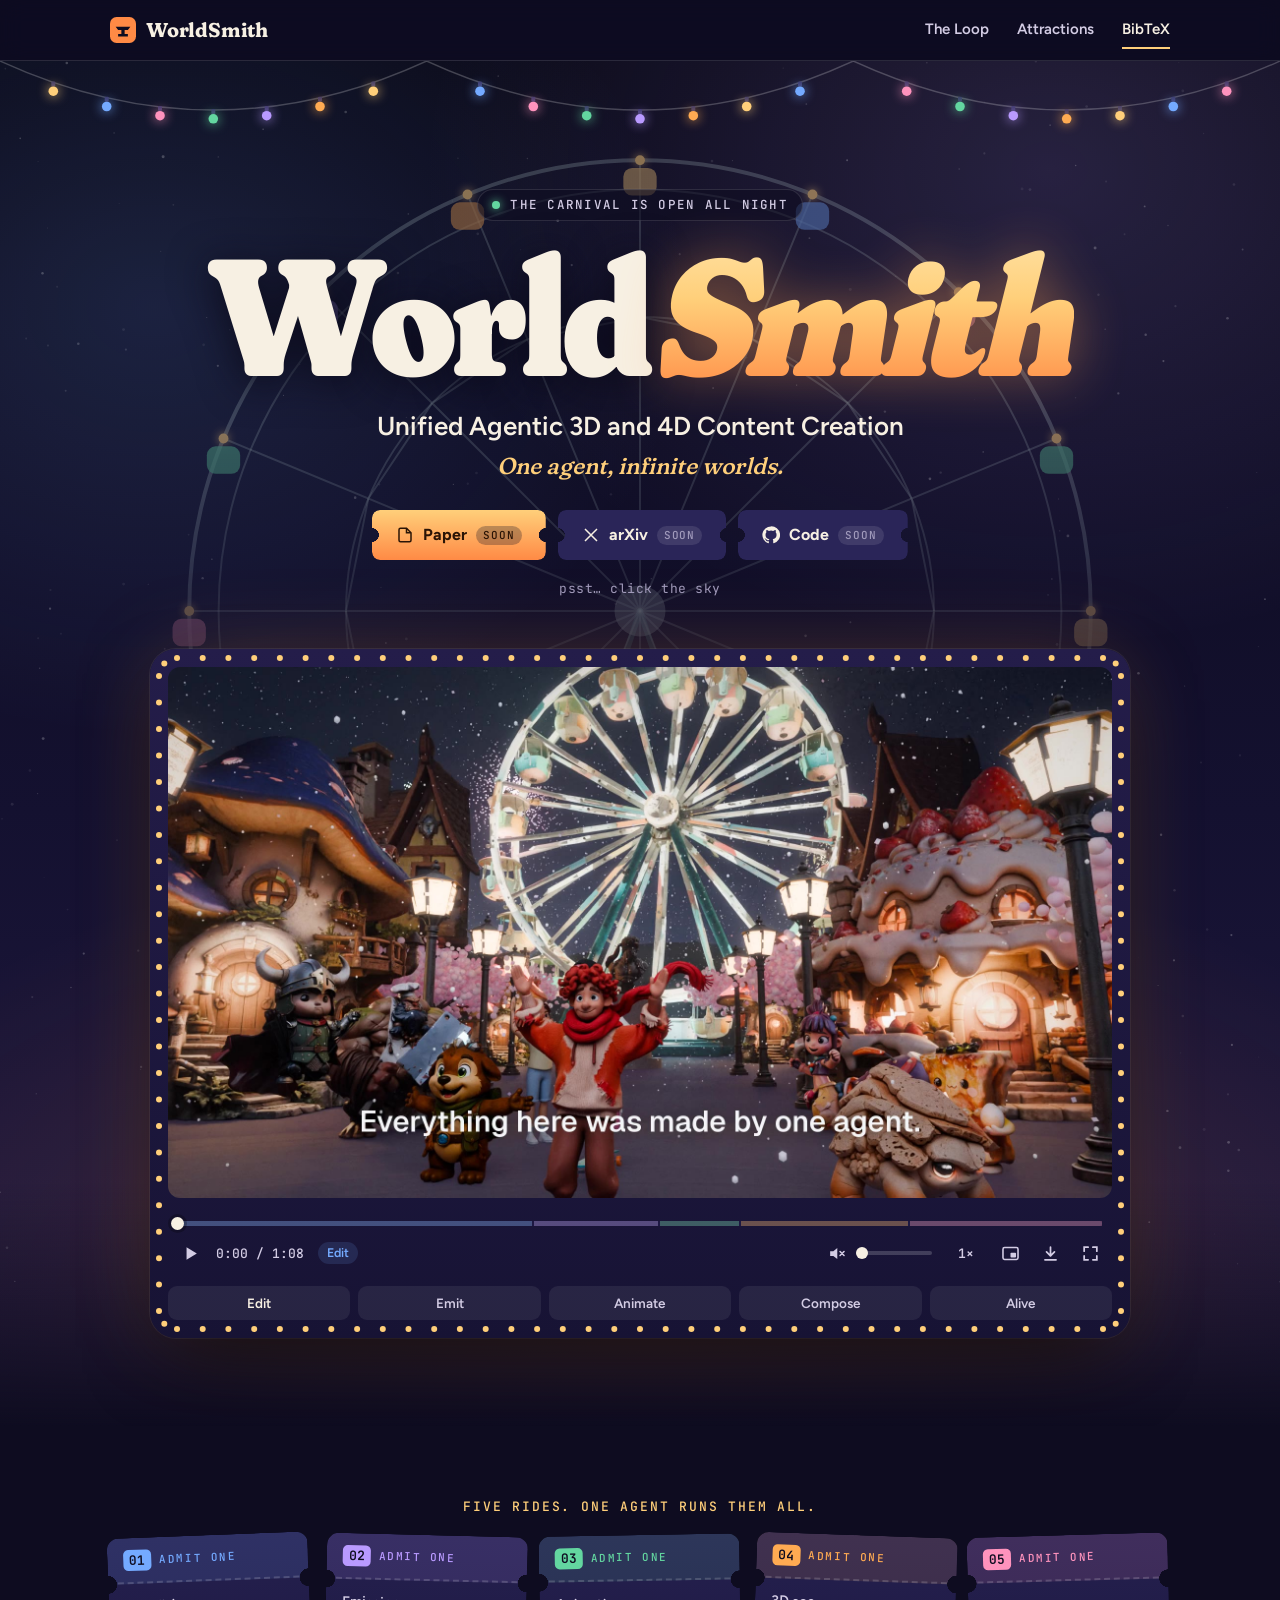
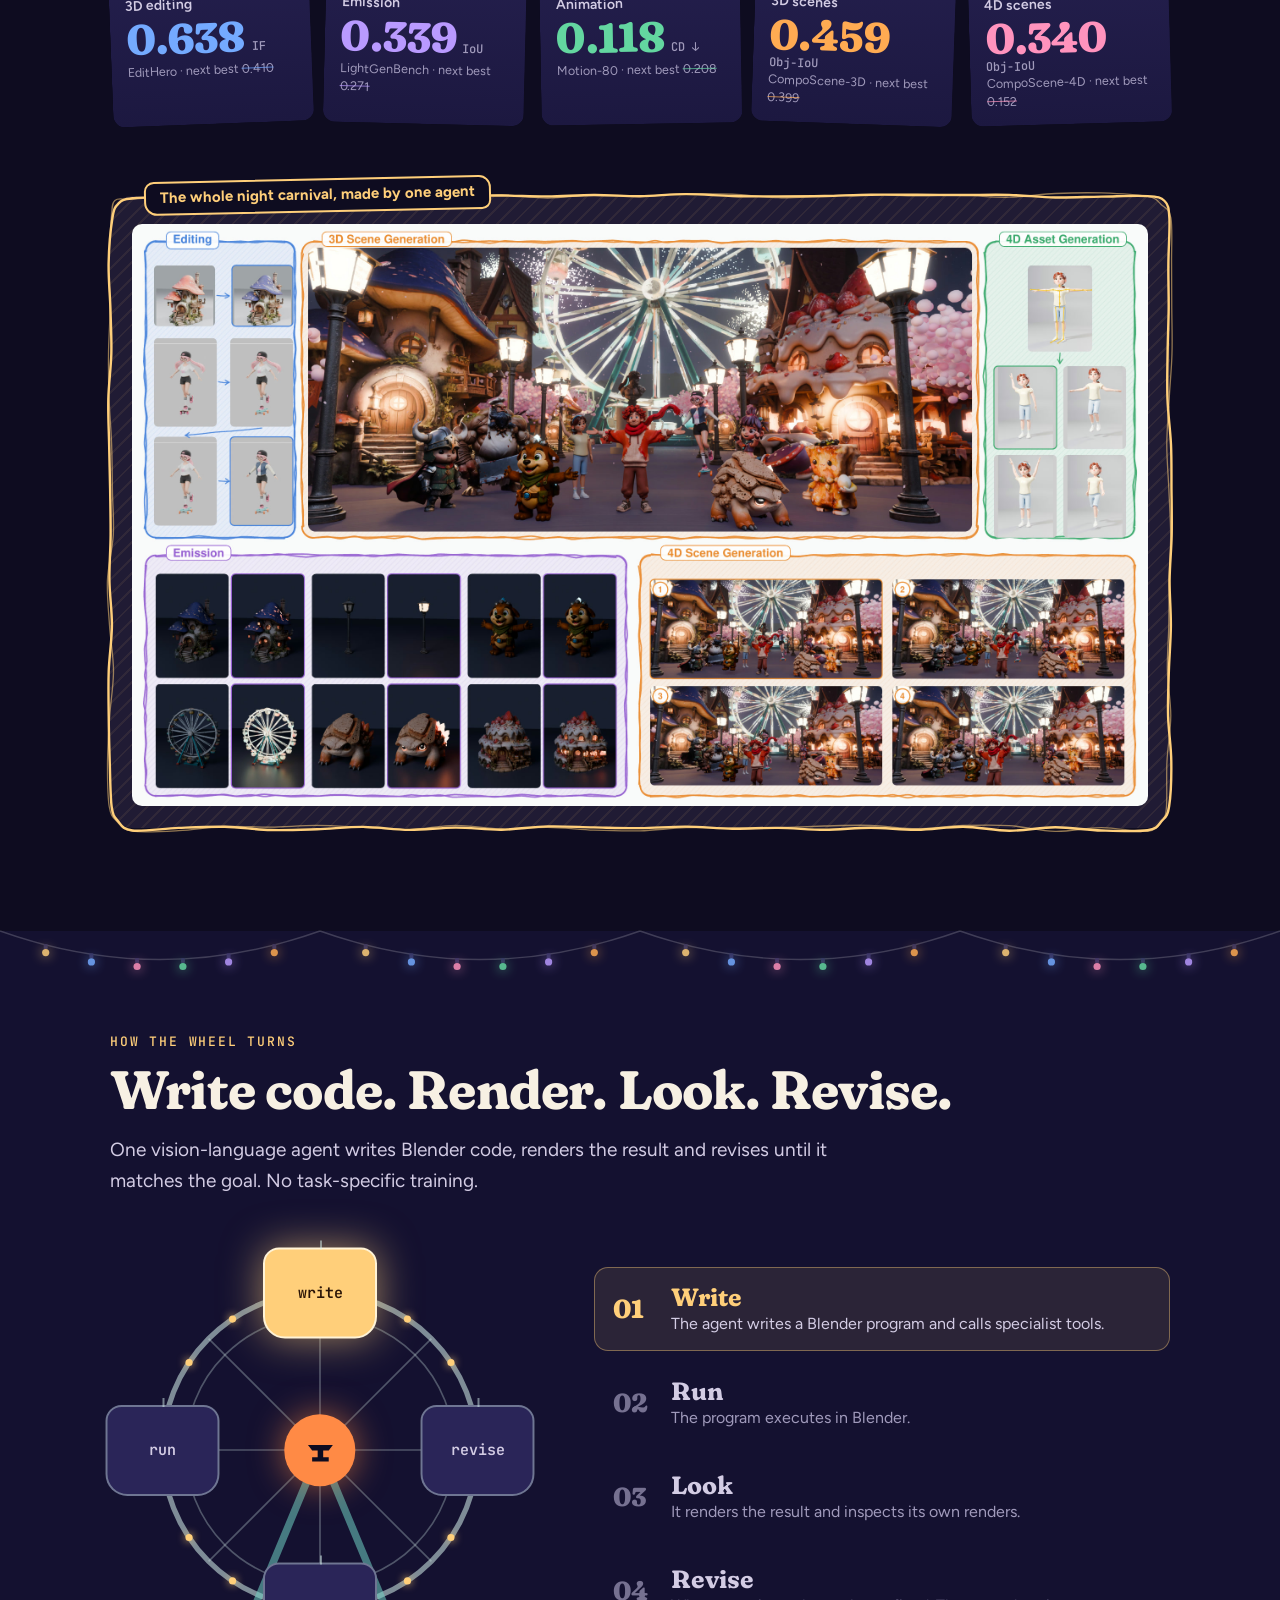
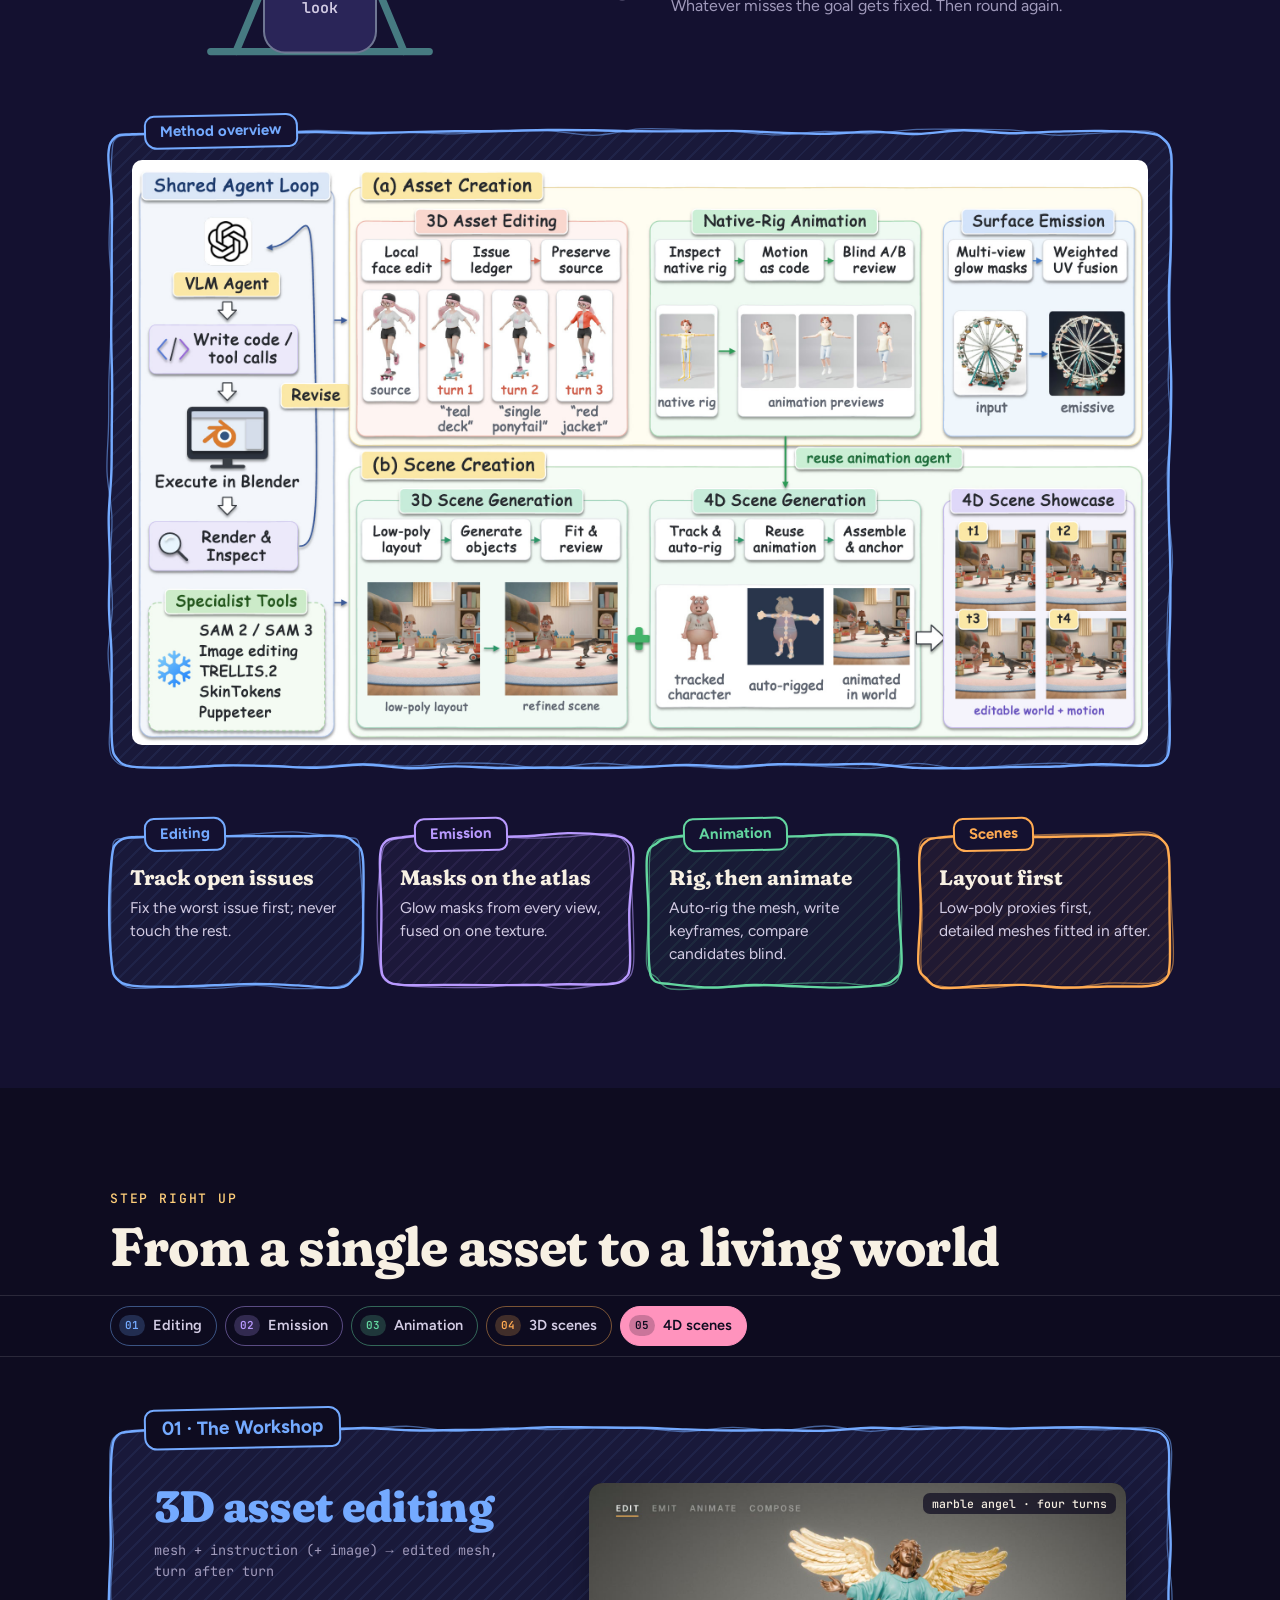
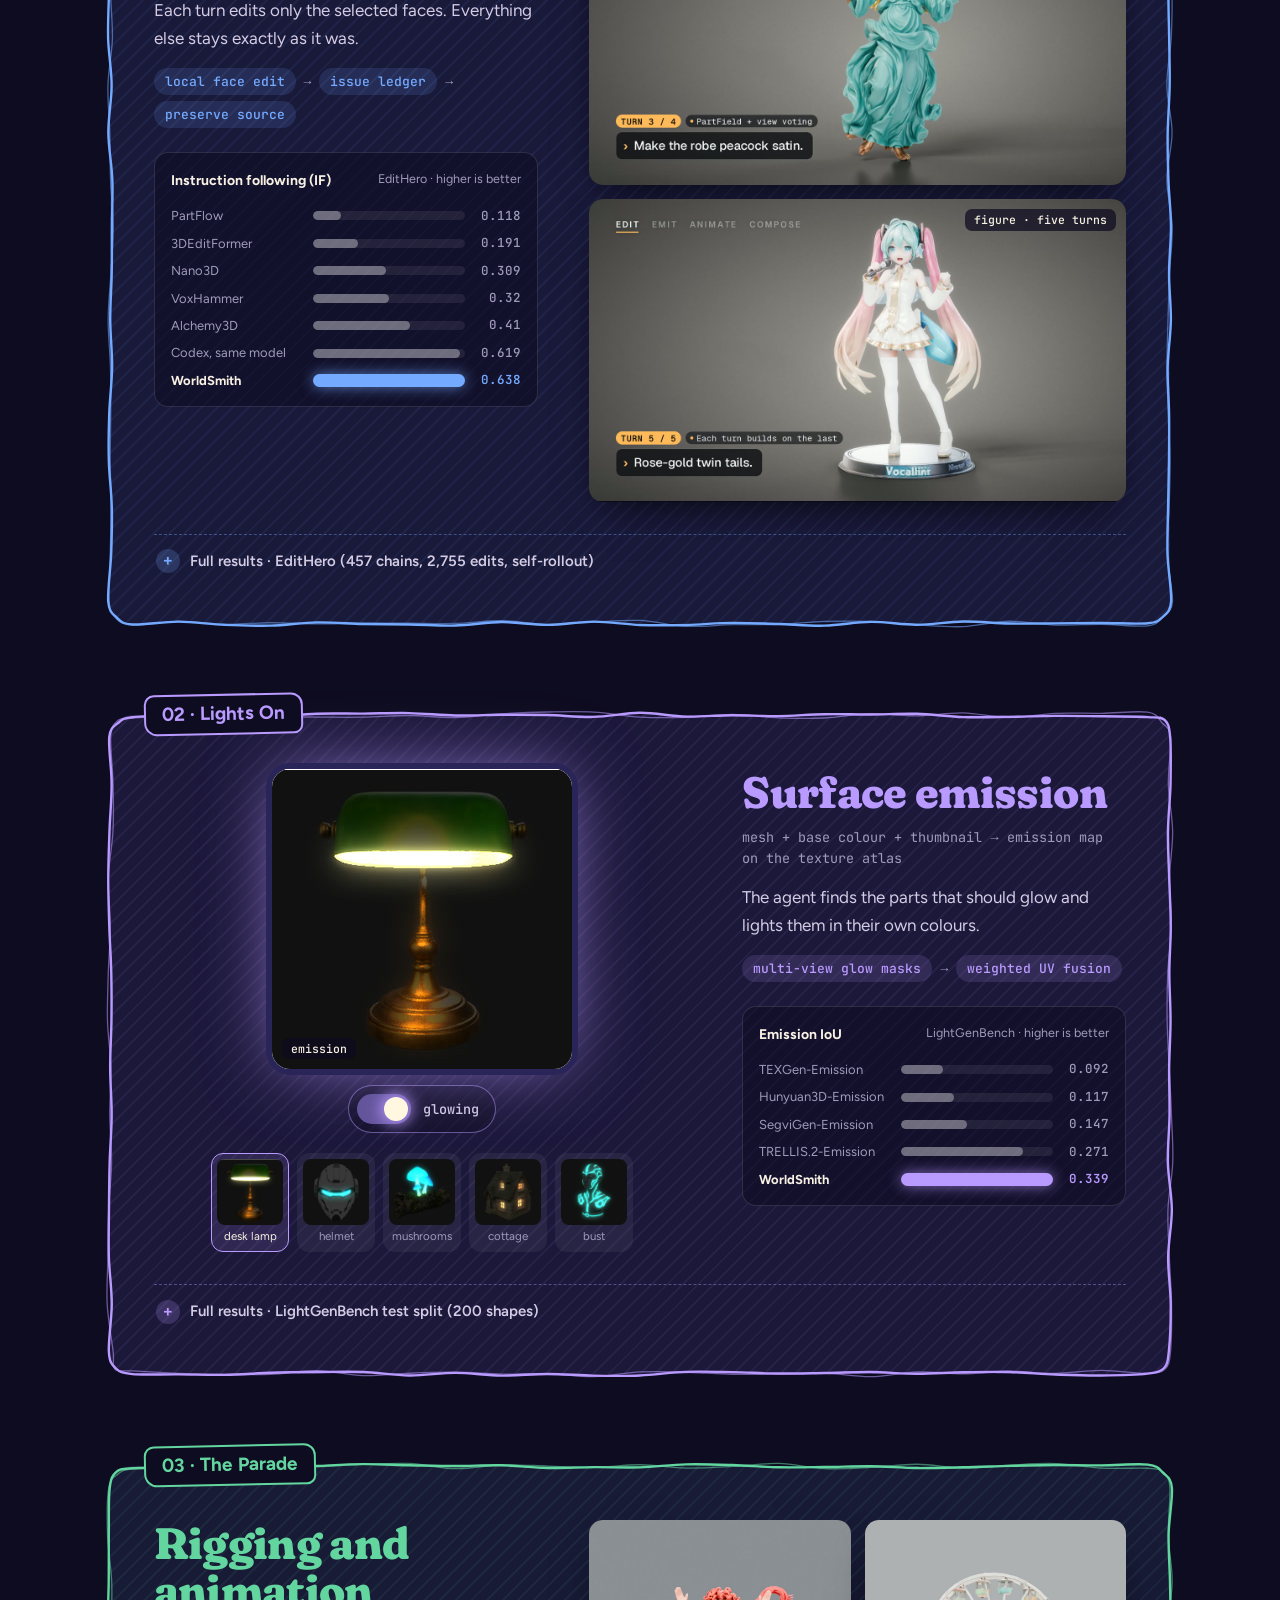
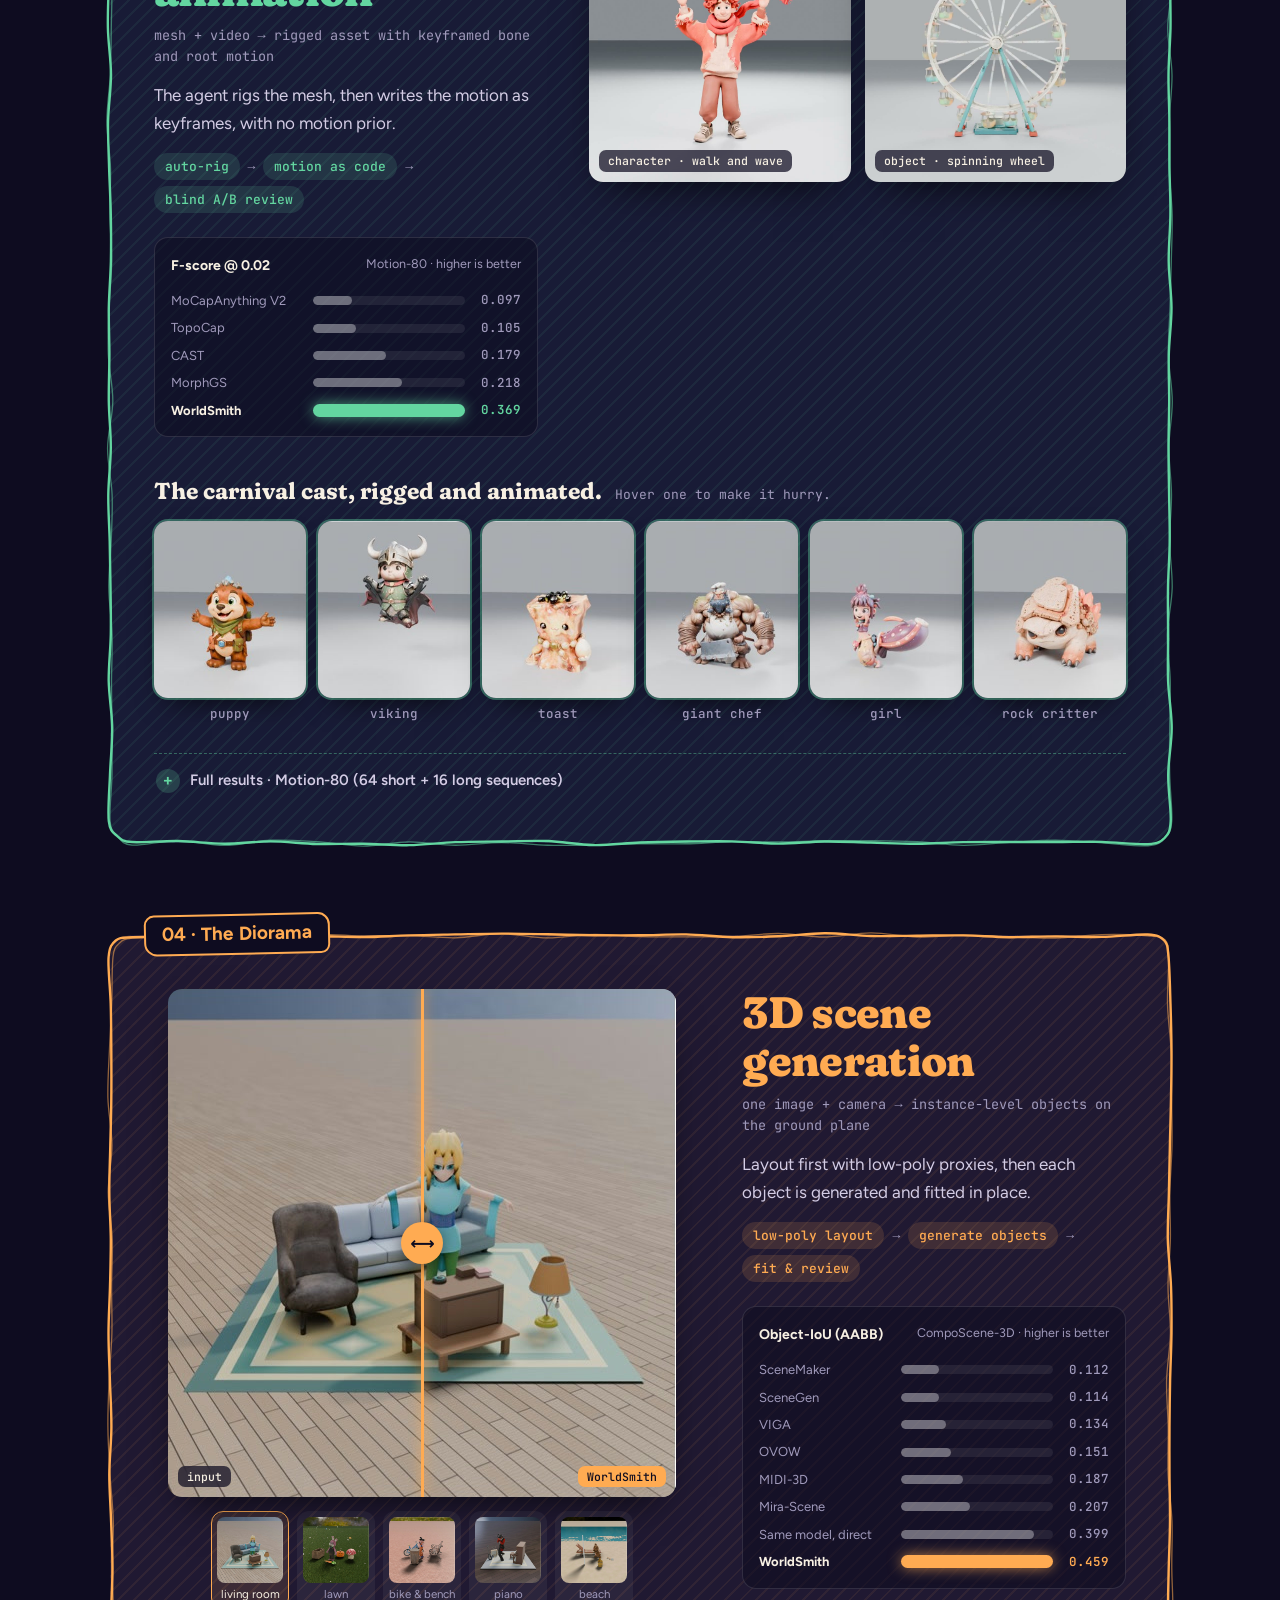
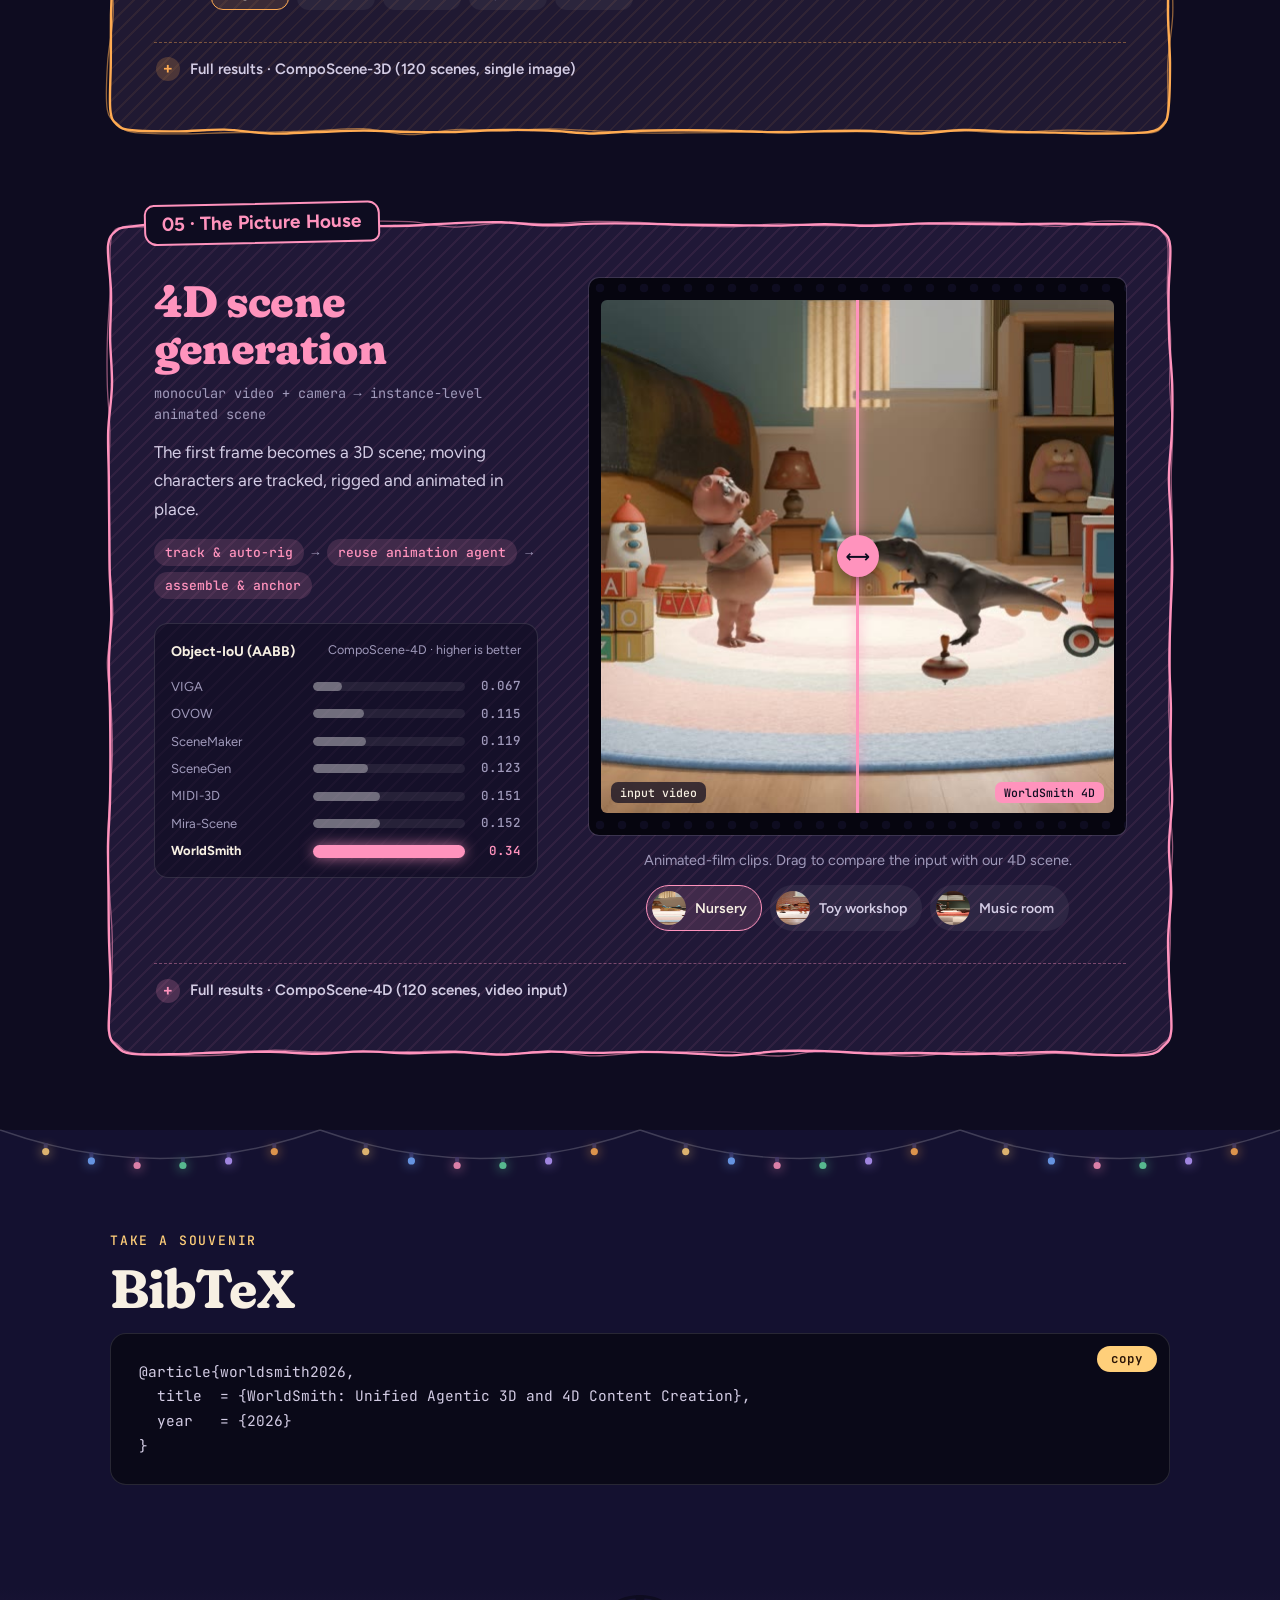
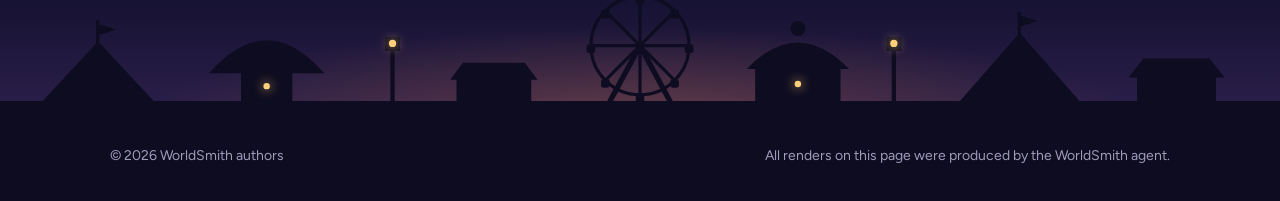
==== index.html @ 22d4eaec "WorldSmith project page" ====
<!DOCTYPE html>
<html lang="en">
<head>
<meta charset="utf-8">
<meta name="viewport" content="width=device-width, initial-scale=1, viewport-fit=cover">
<title>WorldSmith: Unified Agentic 3D and 4D Content Creation</title>
<meta name="description" content="WorldSmith: one vision-language agent that writes Blender programs, calls specialist tools and checks its own renders to edit assets, write emission, rig and animate assets, and build 3D and 4D scenes.">
<meta property="og:title" content="WorldSmith: Unified Agentic 3D and 4D Content Creation">
<meta property="og:description" content="One agent, infinite worlds. Edit, emit, animate and compose 3D/4D content through executable Blender programs and visual feedback.">
<meta property="og:image" content="assets/video/reel.jpg">
<meta name="theme-color" content="#0e0c20">
<link rel="preload" href="assets/fonts/fraunces.woff2" as="font" type="font/woff2" crossorigin>
<link rel="preload" href="assets/fonts/figtree.woff2" as="font" type="font/woff2" crossorigin>
<link rel="stylesheet" href="assets/css/style.css">
<link rel="icon" href="data:image/svg+xml,%3Csvg xmlns='http://www.w3.org/2000/svg' viewBox='0 0 32 32'%3E%3Crect width='32' height='32' rx='8' fill='%23ff8a45'/%3E%3Cpath d='M7 12h18l-3 4h-4v5h4v3H10v-3h4v-5h-4z' fill='%230e0c20'/%3E%3C/svg%3E">
</head>
<body>

<!-- ============ NAV ============ -->
<nav class="nav" aria-label="Sections">
  <div class="wrap">
    <a class="brand" href="#top">
      <svg class="brand-mark" viewBox="0 0 32 32" aria-hidden="true"><rect width="32" height="32" rx="8" fill="var(--ember)"/><path d="M7 12h18l-3 4h-4v5h4v3H10v-3h4v-5h-4z" fill="var(--night-0)"/></svg>
      WorldSmith
    </a>
    <div class="nav-links">
      <a href="#loop">The Loop</a>
      <a href="#tasks" class="keep">Attractions</a>
      <a href="#bibtex">BibTeX</a>
    </div>
  </div>
</nav>

<!-- ============ HERO ============ -->
<header class="hero" id="top">
  <canvas id="sky" aria-hidden="true"></canvas>
  <div class="hero-wheel" id="heroWheel" aria-hidden="true"></div>
  <div class="lights" data-lights aria-hidden="true"></div>

  <div class="wrap hero-in">
    <p class="eyebrow"><span class="dot"></span>the carnival is open all night</p>
    <h1 class="title">World<span class="smith">Smith</span></h1>
    <p class="subtitle">Unified Agentic 3D and 4D Content Creation</p>
    <p class="tagline">One agent, infinite worlds.</p>

    <div class="btns">
      <!-- TODO: replace href="#" and drop class "soon" (and the .tag span) once each link is live -->
      <a class="btn primary soon" href="#" aria-disabled="true">
        <svg viewBox="0 0 24 24" fill="none" stroke="currentColor" stroke-width="2"><path d="M14 3H6a2 2 0 0 0-2 2v14a2 2 0 0 0 2 2h12a2 2 0 0 0 2-2V9z"/><path d="M14 3v6h6"/></svg>
        Paper <span class="tag">soon</span></a>
      <a class="btn soon" href="#" aria-disabled="true">
        <svg viewBox="0 0 24 24" fill="none" stroke="currentColor" stroke-width="2"><path d="M4 4l16 16M20 4L4 20"/></svg>
        arXiv <span class="tag">soon</span></a>
      <a class="btn soon" href="#" aria-disabled="true">
        <svg viewBox="0 0 24 24" fill="currentColor"><path d="M12 .5a11.5 11.5 0 0 0-3.64 22.41c.58.1.79-.25.79-.56v-2c-3.2.7-3.88-1.37-3.88-1.37-.53-1.33-1.28-1.69-1.28-1.69-1.05-.71.08-.7.08-.7 1.16.08 1.77 1.19 1.77 1.19 1.03 1.77 2.71 1.26 3.37.96.1-.75.4-1.26.73-1.55-2.55-.29-5.24-1.28-5.24-5.68 0-1.26.45-2.28 1.19-3.09-.12-.29-.52-1.46.11-3.05 0 0 .97-.31 3.17 1.18a11 11 0 0 1 5.77 0c2.2-1.49 3.17-1.18 3.17-1.18.63 1.59.23 2.76.11 3.05.74.81 1.19 1.83 1.19 3.09 0 4.41-2.69 5.39-5.25 5.67.41.36.78 1.06.78 2.14v3.17c0 .31.21.67.8.56A11.5 11.5 0 0 0 12 .5z"/></svg>
        Code <span class="tag">soon</span></a>
    </div>
    <p class="sky-hint" id="skyHint">psst… click the sky</p>
  </div>

  <div class="wrap">
    <div class="reel" id="reel" data-bulbs>
      <div class="player" id="player" tabindex="-1">
        <div class="reel-screen">
          <video id="reelVideo" src="assets/video/reel.mp4" poster="assets/video/reel.jpg" autoplay muted loop playsinline preload="metadata" aria-label="WorldSmith overview reel"></video>
        </div>
        <div class="pc" id="pc">
          <div class="scrub" id="scrub">
            <div class="scrub-segs" id="scrubSegs"></div>
            <div class="scrub-buf" id="scrubBuf"></div>
            <div class="scrub-fill" id="scrubFill"></div>
            <div class="scrub-tip" id="scrubTip" hidden></div>
            <input type="range" id="scrubIn" min="0" max="1000" step="1" value="0" aria-label="Seek">
          </div>
          <div class="pc-row">
            <button class="pc-b" id="pcPlay" aria-label="Pause"></button>
            <span class="pc-time"><span id="pcCur">0:00</span> / <span id="pcDur">1:08</span></span>
            <span class="pc-chap" id="pcChap"></span>
            <span class="pc-gap"></span>
            <div class="pc-vol">
              <button class="pc-b" id="pcMute" aria-label="Unmute"></button>
              <input type="range" id="pcVol" min="0" max="1" step="0.05" value="0" aria-label="Volume">
            </div>
            <div class="pc-menu">
              <button class="pc-b pc-txt" id="pcRate" aria-label="Playback speed" aria-haspopup="true" aria-expanded="false">1×</button>
              <div class="pc-pop" id="pcRates" hidden>
                <button data-r="0.5">0.5×</button><button data-r="0.75">0.75×</button><button data-r="1" class="on">1×</button><button data-r="1.25">1.25×</button><button data-r="1.5">1.5×</button><button data-r="2">2×</button>
              </div>
            </div>
            <button class="pc-b" id="pcPip" aria-label="Picture in picture" hidden></button>
            <a class="pc-b" id="pcDl" href="assets/video/reel.mp4" download="worldsmith_demo.mp4" aria-label="Download video"></a>
            <button class="pc-b" id="pcFs" aria-label="Full screen"></button>
          </div>
        </div>
      </div>
      <div class="reel-bar" role="group" aria-label="Reel chapters">
        <button class="chap" style="--c:var(--c-edit)" data-s="0" data-e="26.2">Edit<span class="p"></span></button>
        <button class="chap" style="--c:var(--c-emit)" data-s="26.2" data-e="35.5">Emit<span class="p"></span></button>
        <button class="chap" style="--c:var(--c-anim)" data-s="35.5" data-e="41.4">Animate<span class="p"></span></button>
        <button class="chap" style="--c:var(--c-s3d)" data-s="41.4" data-e="53.9">Compose<span class="p"></span></button>
        <button class="chap" style="--c:var(--c-s4d)" data-s="53.9" data-e="68.1">Alive<span class="p"></span></button>
      </div>
    </div>
  </div>
</header>

<!-- ============ TICKETS (headline numbers) ============ -->
<section class="tickets-sec">
  <div class="wrap">
    <p class="kicker center">Five rides. One agent runs them all.</p>
    <div class="tickets">
      <a class="ticket rv" href="#ride-edit" style="--c:var(--c-edit);--tilt:-2.2deg"><span class="t-top"><b>01</b> admit one</span><span class="t-task">3D editing</span><span class="t-num">0.638<small>IF</small></span><span class="t-vs">EditHero · next best <s>0.410</s></span></a>
      <a class="ticket rv" href="#ride-emit" style="--c:var(--c-emit);--tilt:1.4deg"><span class="t-top"><b>02</b> admit one</span><span class="t-task">Emission</span><span class="t-num">0.339<small>IoU</small></span><span class="t-vs">LightGenBench · next best <s>0.271</s></span></a>
      <a class="ticket rv" href="#ride-anim" style="--c:var(--c-anim);--tilt:-1deg"><span class="t-top"><b>03</b> admit one</span><span class="t-task">Animation</span><span class="t-num">0.118<small>CD ↓</small></span><span class="t-vs">Motion-80 · next best <s>0.208</s></span></a>
      <a class="ticket rv" href="#ride-s3d" style="--c:var(--c-s3d);--tilt:2deg"><span class="t-top"><b>04</b> admit one</span><span class="t-task">3D scenes</span><span class="t-num">0.459<small>Obj-IoU</small></span><span class="t-vs">CompoScene-3D · next best <s>0.399</s></span></a>
      <a class="ticket rv" href="#ride-s4d" style="--c:var(--c-s4d);--tilt:-1.6deg"><span class="t-top"><b>05</b> admit one</span><span class="t-task">4D scenes</span><span class="t-num">0.340<small>Obj-IoU</small></span><span class="t-vs">CompoScene-4D · next best <s>0.152</s></span></a>
    </div>

    <figure class="paper-fig sk rv" id="teaser" style="--c:var(--lamp)">
      <span class="sk-tab">The whole night carnival, made by one agent</span>
      <img class="zoomable" src="assets/img/teaser.jpg" width="2400" height="1376" loading="lazy" alt="WorldSmith results: multi-turn editing, a night-carnival 3D scene, a rigged and animated character, surface emission on six assets, and four frames of the carnival brought to life as a 4D scene">
    </figure>
  </div>
</section>

<!-- ============ LOOP ============ -->
<section id="loop" class="band">
  <div class="lights small" data-lights aria-hidden="true"></div>
  <div class="wrap">
    <p class="kicker">How the wheel turns</p>
    <h2 class="h2">Write code. Render. Look. Revise.</h2>
    <p class="lede">One vision-language agent writes Blender code, renders the result and revises until it matches the goal. No task-specific training.</p>

    <div class="loop-grid rv" id="loopWheel">
      <div class="lw" aria-hidden="true">
        <div class="lw-rim">
          <svg viewBox="0 0 400 400">
            <circle cx="200" cy="200" r="150" class="lw-ring"/>
            <circle cx="200" cy="200" r="128" class="lw-ring thin"/>
            <g class="lw-spokes"></g>
            <g class="lw-dots"></g>
          </svg>
        </div>
        <svg class="lw-legs" viewBox="0 0 400 400"><path d="M200 200L120 392M200 200L280 392M96 392h208"/></svg>
        <div class="lw-hub"><svg viewBox="0 0 32 32"><path d="M7 12h18l-3 4h-4v5h4v3H10v-3h4v-5h-4z"/></svg></div>
        <div class="lw-cab" style="--i:0"><span>write</span></div>
        <div class="lw-cab" style="--i:1"><span>run</span></div>
        <div class="lw-cab" style="--i:2"><span>look</span></div>
        <div class="lw-cab" style="--i:3"><span>revise</span></div>
      </div>
      <ol class="lw-steps">
        <li><button class="lw-step" data-i="0"><b>Write</b><span>The agent writes a Blender program and calls specialist tools.</span></button></li>
        <li><button class="lw-step" data-i="1"><b>Run</b><span>The program executes in Blender.</span></button></li>
        <li><button class="lw-step" data-i="2"><b>Look</b><span>It renders the result and inspects its own renders.</span></button></li>
        <li><button class="lw-step" data-i="3"><b>Revise</b><span>Whatever misses the goal gets fixed. Then round again.</span></button></li>
      </ol>
    </div>

    <figure class="paper-fig sk rv" style="--c:var(--c-edit)">
      <span class="sk-tab">Method overview</span>
      <img class="zoomable" src="assets/img/pipeline.jpg" width="2400" height="1380" loading="lazy" alt="Method overview: a shared agent loop (VLM agent writes code and tool calls, executes in Blender, renders and inspects, revises) drives asset creation (3D editing, rig-based animation, surface emission) and scene creation (3D scenes, 4D scenes that reuse the animation agent)">
    </figure>

    <div class="harness">
      <div class="hx sk rv" style="--c:var(--c-edit)"><span class="sk-tab">Editing</span><h4>Track open issues</h4><p>Fix the worst issue first; never touch the rest.</p></div>
      <div class="hx sk rv" style="--c:var(--c-emit)"><span class="sk-tab">Emission</span><h4>Masks on the atlas</h4><p>Glow masks from every view, fused on one texture.</p></div>
      <div class="hx sk rv" style="--c:var(--c-anim)"><span class="sk-tab">Animation</span><h4>Rig, then animate</h4><p>Auto-rig the mesh, write keyframes, compare candidates blind.</p></div>
      <div class="hx sk rv" style="--c:var(--c-s3d)"><span class="sk-tab">Scenes</span><h4>Layout first</h4><p>Low-poly proxies first, detailed meshes fitted in after.</p></div>
    </div>
  </div>
</section>

<!-- ============ ATTRACTIONS ============ -->
<section id="tasks">
  <div class="wrap">
    <p class="kicker">Step right up</p>
    <h2 class="h2">From a single asset to a living world</h2>
  </div>

  <div class="map" id="map">
    <div class="wrap">
      <div class="map-row" role="group" aria-label="Attractions">
        <a href="#ride-edit" style="--c:var(--c-edit)"><i>01</i>Editing</a>
        <a href="#ride-emit" style="--c:var(--c-emit)"><i>02</i>Emission</a>
        <a href="#ride-anim" style="--c:var(--c-anim)"><i>03</i>Animation</a>
        <a href="#ride-s3d" style="--c:var(--c-s3d)"><i>04</i>3D scenes</a>
        <a href="#ride-s4d" style="--c:var(--c-s4d)"><i>05</i>4D scenes</a>
      </div>
    </div>
  </div>

  <div class="wrap rides">

    <!-- ---- 01 EDIT ---- -->
    <article class="ride sk" id="ride-edit" style="--c:var(--c-edit)">
      <span class="sk-tab">01 · The Workshop</span>
      <div class="ride-grid">
        <div class="ride-text">
          <h3>3D asset editing</h3>
          <p class="io">mesh + instruction (+ image) → edited mesh, turn after turn</p>
          <p>Each turn edits only the selected faces. Everything else stays exactly as it was.</p>
          <ul class="chain"><li>local face edit</li><li class="sep">→</li><li>issue ledger</li><li class="sep">→</li><li>preserve source</li></ul>
          <div class="bars" data-bars="edit"></div>
        </div>
        <div class="clip-stack">
          <div class="clip"><video data-src="assets/video/edit_angel.mp4" poster="assets/video/edit_angel.jpg" muted loop playsinline preload="none" aria-label="Four editing turns on a marble angel"></video><span class="stage-label">marble angel · four turns</span></div>
          <div class="clip"><video data-src="assets/video/edit_miku.mp4" poster="assets/video/edit_miku.jpg" muted loop playsinline preload="none" aria-label="Five editing turns on a figure"></video><span class="stage-label">figure · five turns</span></div>
        </div>
      </div>
      <details class="table"><summary>Full results · EditHero (457 chains, 2,755 edits, self-rollout)</summary>
        <div class="tscroll"><table>
          <thead><tr><th>Method</th><th>IF ↑</th><th>CC<sup>prev</sup> ↑</th><th>CC<sup>0</sup> ↑</th><th>F ↑</th><th>IoU ↑</th><th>CD ↓</th><th>LPIPS<sub>E</sub> ↓</th><th>LPIPS<sub>U</sub> ↓</th><th>LPIPS<sub>W</sub> ↓</th><th>PSNR<sub>W</sub> ↑</th><th>Drift<sub>U</sub> ↓</th></tr></thead>
          <tbody>
            <tr><td>3DEditFormer</td><td>0.191</td><td>0.783</td><td>0.487</td><td>0.523</td><td>0.411</td><td>3.04</td><td>0.529</td><td>0.200</td><td>0.215</td><td>17.8</td><td>0.0157</td></tr>
            <tr><td>VoxHammer</td><td>0.32</td><td>0.71</td><td>0.453</td><td>0.52</td><td>0.380</td><td>2.69</td><td>0.521</td><td>0.205</td><td>0.219</td><td>15.2</td><td>0.022</td></tr>
            <tr><td>PartFlow</td><td>0.118</td><td>0.878</td><td>0.688</td><td>0.647</td><td>0.519</td><td>2.28</td><td>0.529</td><td>0.174</td><td>0.190</td><td>18.1</td><td>0.0128</td></tr>
            <tr><td>Nano3D</td><td>0.309</td><td>0.890</td><td>0.728</td><td>0.696</td><td>0.581</td><td>2.09</td><td>0.487</td><td>0.154</td><td>0.170</td><td>18.9</td><td>0.0076</td></tr>
            <tr><td>Alchemy3D</td><td>0.410</td><td>0.680</td><td>0.346</td><td>0.446</td><td>0.348</td><td>4.44</td><td>0.516</td><td>0.218</td><td>0.233</td><td>17.6</td><td>0.0177</td></tr>
            <tr><td>Codex agent (GPT-6 Astra)</td><td><u>0.619</u></td><td><u>0.981</u></td><td><u>0.920</u></td><td><u>0.832</u></td><td><u>0.806</u></td><td><u>0.80</u></td><td><u>0.222</u></td><td><u>0.054</u></td><td><u>0.062</u></td><td><u>26.9</u></td><td><u>0.0018</u></td></tr>
            <tr class="ours"><td>WorldSmith</td><td>0.638</td><td>0.982</td><td>0.922</td><td>0.840</td><td>0.814</td><td>0.79</td><td>0.193</td><td>0.048</td><td>0.056</td><td>27.7</td><td>0.0017</td></tr>
          </tbody></table></div>
        <p class="tnote">E: edit region, U: unedited region, W: whole object. CD ×100. Underlined: second best.</p>
      </details>
    </article>

    <!-- ---- 02 EMISSION ---- -->
    <article class="ride sk flip" id="ride-emit" style="--c:var(--c-emit)">
      <span class="sk-tab">02 · Lights On</span>
      <div class="ride-grid">
        <div class="ride-text">
          <h3>Surface emission</h3>
          <p class="io">mesh + base colour + thumbnail → emission map on the texture atlas</p>
          <p>The agent finds the parts that should glow and lights them in their own colours.</p>
          <ul class="chain"><li>multi-view glow masks</li><li class="sep">→</li><li>weighted UV fusion</li></ul>
          <div class="bars" data-bars="emit"></div>
        </div>
        <div class="booth" id="booth">
          <div class="booth-stage">
            <img class="e-in" id="emitIn" src="assets/img/emit_lamp_in.jpg" alt="Input asset under studio light" width="300" height="300">
            <img class="e-out" id="emitOut" src="assets/img/emit_lamp_out.jpg" alt="The same asset in the dark with the emission map written by WorldSmith" width="300" height="300">
            <span class="stage-label" id="emitLabel">input</span>
          </div>
          <button class="switch" id="emitSwitch" role="switch" aria-checked="false" aria-label="Turn the emission on">
            <span class="sw-track"><span class="sw-knob"></span></span>
            <span class="sw-text">flip the switch</span>
          </button>
          <div class="gal-row" role="group" aria-label="Choose an asset">
            <button class="gal-btn on" data-a="assets/img/emit_lamp_in.jpg" data-b="assets/img/emit_lamp_out.jpg"><img src="assets/img/emit_lamp_out.jpg" alt=""><span>desk lamp</span></button>
            <button class="gal-btn" data-a="assets/img/emit_helmet_in.jpg" data-b="assets/img/emit_helmet_out.jpg"><img src="assets/img/emit_helmet_out.jpg" alt="" loading="lazy"><span>helmet</span></button>
            <button class="gal-btn" data-a="assets/img/emit_mushrooms_in.jpg" data-b="assets/img/emit_mushrooms_out.jpg"><img src="assets/img/emit_mushrooms_out.jpg" alt="" loading="lazy"><span>mushrooms</span></button>
            <button class="gal-btn" data-a="assets/img/emit_cottage_in.jpg" data-b="assets/img/emit_cottage_out.jpg"><img src="assets/img/emit_cottage_out.jpg" alt="" loading="lazy"><span>cottage</span></button>
            <button class="gal-btn" data-a="assets/img/emit_bust_in.jpg" data-b="assets/img/emit_bust_out.jpg"><img src="assets/img/emit_bust_out.jpg" alt="" loading="lazy"><span>bust</span></button>
          </div>
        </div>
      </div>
      <details class="table"><summary>Full results · LightGenBench test split (200 shapes)</summary>
        <div class="tscroll"><table>
          <thead><tr><th>Method</th><th>IoU ↑</th><th>MAE ↓</th><th>PSNR ↑</th></tr></thead>
          <tbody>
            <tr><td>TEXGen-Emission</td><td>0.092</td><td>0.025</td><td>25.10</td></tr>
            <tr><td>Hunyuan3D-Emission</td><td>0.117</td><td><u>0.022</u></td><td>26.46</td></tr>
            <tr><td>SegviGen-Emission</td><td>0.147</td><td>0.041</td><td>24.50</td></tr>
            <tr><td>TRELLIS.2-Emission</td><td><u>0.271</u></td><td><b>0.021</b></td><td><u>26.81</u></td></tr>
            <tr class="ours"><td>WorldSmith</td><td>0.339</td><td>0.027</td><td>27.23</td></tr>
          </tbody></table></div>
        <p class="tnote">Official evaluator; other methods as reported by LightGenBench.</p>
      </details>
    </article>

    <!-- ---- 03 ANIMATION ---- -->
    <article class="ride sk" id="ride-anim" style="--c:var(--c-anim)">
      <span class="sk-tab">03 · The Parade</span>
      <div class="ride-grid">
        <div class="ride-text">
          <h3>Rigging and animation</h3>
          <p class="io">mesh + video → rigged asset with keyframed bone and root motion</p>
          <p>The agent rigs the mesh, then writes the motion as keyframes, with no motion prior.</p>
          <ul class="chain"><li>auto-rig</li><li class="sep">→</li><li>motion as code</li><li class="sep">→</li><li>blind A/B review</li></ul>
          <div class="bars" data-bars="anim"></div>
        </div>
        <div class="clip-pair">
          <div class="clip sq"><video data-src="assets/video/anim_boy.mp4" poster="assets/video/anim_boy.jpg" muted loop playsinline preload="none" aria-label="Rigged character walking and waving"></video><span class="stage-label">character · walk and wave</span></div>
          <div class="clip sq"><video data-src="assets/video/anim_wheel.mp4" poster="assets/video/anim_wheel.jpg" muted loop playsinline preload="none" aria-label="Rigged Ferris wheel spinning with hinged cabins"></video><span class="stage-label">object · spinning wheel</span></div>
        </div>
      </div>
      <div class="cast" id="cast">
        <p class="cast-lede">The carnival cast, rigged and animated. <span>Hover one to make it hurry.</span></p>
        <div class="cast-row">
          <figure class="puppet" tabindex="0" style="--d:0s"><div class="flip" style="background-image:url(assets/img/cast_bear.jpg)" role="img" aria-label="Six animated frames of the rigged puppy"></div><figcaption>puppy</figcaption></figure>
          <figure class="puppet" tabindex="0" style="--d:-.3s"><div class="flip" style="background-image:url(assets/img/cast_knight.jpg)" role="img" aria-label="Six animated frames of the rigged viking"></div><figcaption>viking</figcaption></figure>
          <figure class="puppet" tabindex="0" style="--d:-.6s"><div class="flip" style="background-image:url(assets/img/cast_loaf.jpg)" role="img" aria-label="Six animated frames of the rigged toast"></div><figcaption>toast</figcaption></figure>
          <figure class="puppet" tabindex="0" style="--d:-.9s"><div class="flip" style="background-image:url(assets/img/cast_ogre.jpg)" role="img" aria-label="Six animated frames of the rigged giant chef"></div><figcaption>giant chef</figcaption></figure>
          <figure class="puppet" tabindex="0" style="--d:-.2s"><div class="flip" style="background-image:url(assets/img/cast_girl.jpg)" role="img" aria-label="Six animated frames of the rigged girl"></div><figcaption>girl</figcaption></figure>
          <figure class="puppet" tabindex="0" style="--d:-.5s"><div class="flip" style="background-image:url(assets/img/cast_critter.jpg)" role="img" aria-label="Six animated frames of the rigged rock critter"></div><figcaption>rock critter</figcaption></figure>
        </div>
      </div>
      <details class="table"><summary>Full results · Motion-80 (64 short + 16 long sequences)</summary>
        <div class="tscroll"><table>
          <thead><tr><th>Method</th><th>SR (%) ↑</th><th>CD ↓</th><th>F<sub>0.02</sub> ↑</th><th>LPIPS ↓</th><th>CLIP ↑</th><th>FVD ↓</th><th>DreamSim ↓</th></tr></thead>
          <tbody>
            <tr><td>CAST†</td><td>100</td><td>0.2679</td><td>0.1792</td><td>0.1816</td><td>0.8651</td><td>1842.35</td><td>0.2008</td></tr>
            <tr><td>TopoCap</td><td>95</td><td>1.3051</td><td>0.1046</td><td>0.2063</td><td>0.8135</td><td>2337.03</td><td>0.2616</td></tr>
            <tr><td>MorphGS</td><td>100</td><td><u>0.2080</u></td><td><u>0.2177</u></td><td><u>0.1498</u></td><td><u>0.8842</u></td><td><u>1562.99</u></td><td><u>0.1672</u></td></tr>
            <tr><td>MoCapAnything V2†</td><td>100</td><td>0.7110</td><td>0.0967</td><td>0.2141</td><td>0.7529</td><td>2530.28</td><td>0.3563</td></tr>
            <tr class="ours"><td>WorldSmith</td><td>100</td><td>0.1179</td><td>0.3686</td><td>0.1214</td><td>0.9451</td><td>898.77</td><td>0.0883</td></tr>
          </tbody></table></div>
        <p class="tnote">To isolate motion quality, the benchmark gives every method the asset's original skeleton and skinning weights, plus the rest mesh and the video. Averaged over short and long sequences. †512-joint input limit.</p>
      </details>
    </article>

    <!-- ---- 04 3D SCENE ---- -->
    <article class="ride sk flip" id="ride-s3d" style="--c:var(--c-s3d)">
      <span class="sk-tab">04 · The Diorama</span>
      <div class="ride-grid">
        <div class="ride-text">
          <h3>3D scene generation</h3>
          <p class="io">one image + camera → instance-level objects on the ground plane</p>
          <p>Layout first with low-poly proxies, then each object is generated and fitted in place.</p>
          <ul class="chain"><li>low-poly layout</li><li class="sep">→</li><li>generate objects</li><li class="sep">→</li><li>fit &amp; review</li></ul>
          <div class="bars" data-bars="s3d"></div>
        </div>
        <div data-gallery>
          <div class="wipe sq" data-wipe style="--x:50%">
            <img data-a src="assets/img/scene_901_in.jpg" alt="Input image" width="508" height="508">
            <div class="top"><img data-b src="assets/img/scene_901_out.jpg" alt="Scene reconstructed by WorldSmith from the input camera, every object a separate instance" width="508" height="508"></div>
            <input type="range" min="0" max="100" value="50" aria-label="Compare input image and reconstruction">
            <div class="handle"></div>
            <span class="stage-label">input</span><span class="stage-label r">WorldSmith</span>
          </div>
          <div class="gal-row" role="group" aria-label="Choose a scene">
            <button class="gal-btn on" data-a="assets/img/scene_901_in.jpg" data-b="assets/img/scene_901_out.jpg"><img src="assets/img/scene_901_out.jpg" alt=""><span>living room</span></button>
            <button class="gal-btn" data-a="assets/img/scene_900_in.jpg" data-b="assets/img/scene_900_out.jpg"><img src="assets/img/scene_900_out.jpg" alt="" loading="lazy"><span>lawn</span></button>
            <button class="gal-btn" data-a="assets/img/scene_902_in.jpg" data-b="assets/img/scene_902_out.jpg"><img src="assets/img/scene_902_out.jpg" alt="" loading="lazy"><span>bike &amp; bench</span></button>
            <button class="gal-btn" data-a="assets/img/scene_903_in.jpg" data-b="assets/img/scene_903_out.jpg"><img src="assets/img/scene_903_out.jpg" alt="" loading="lazy"><span>piano</span></button>
            <button class="gal-btn" data-a="assets/img/scene_904_in.jpg" data-b="assets/img/scene_904_out.jpg"><img src="assets/img/scene_904_out.jpg" alt="" loading="lazy"><span>beach</span></button>
          </div>
        </div>
      </div>
      <details class="table"><summary>Full results · CompoScene-3D (120 scenes, single image)</summary>
        <div class="tscroll"><table>
          <thead><tr><th>Method</th><th>Succ.</th><th>Scene AABB ↑</th><th>Scene OBB ↑</th><th>Obj AABB ↑</th><th>Obj OBB ↑</th><th>PL ↓</th><th>N-CLIP ↓</th></tr></thead>
          <tbody>
            <tr><td>MIDI-3D</td><td>120</td><td>0.660</td><td>0.458</td><td>0.187</td><td>0.154</td><td>1.99</td><td>1.23</td></tr>
            <tr><td>SceneGen</td><td>120</td><td>0.557</td><td>0.426</td><td>0.114</td><td>0.094</td><td>3.52</td><td>1.56</td></tr>
            <tr><td>SceneMaker</td><td>120</td><td>0.569</td><td>0.379</td><td>0.112</td><td>0.092</td><td>3.42</td><td>1.63</td></tr>
            <tr><td>Mira-Scene</td><td>119</td><td>0.669</td><td>0.449</td><td>0.207</td><td>0.166</td><td>2.37</td><td>1.44</td></tr>
            <tr><td>OVOW</td><td>113</td><td>0.544</td><td>0.390</td><td>0.151</td><td>0.122</td><td>2.29</td><td>1.33</td></tr>
            <tr><td>VIGA</td><td>120</td><td>0.643</td><td>0.434</td><td>0.134</td><td>0.101</td><td>2.55</td><td>1.54</td></tr>
            <tr><td>GPT-6 Astra direct*</td><td>120</td><td><u>0.801</u></td><td><u>0.565</u></td><td><u>0.399</u></td><td><u>0.329</u></td><td><b>1.21</b></td><td><u>1.18</u></td></tr>
            <tr class="ours"><td>WorldSmith</td><td>120</td><td>0.836</td><td>0.589</td><td>0.459</td><td>0.372</td><td>1.30</td><td>0.83</td></tr>
          </tbody></table></div>
        <p class="tnote">Failed scenes count as zero IoU. *Mean of 3 runs; same model as ours, without the framework.</p>
      </details>
    </article>

    <!-- ---- 05 4D SCENE ---- -->
    <article class="ride sk" id="ride-s4d" style="--c:var(--c-s4d)">
      <span class="sk-tab">05 · The Picture House</span>
      <div class="ride-grid">
        <div class="ride-text">
          <h3>4D scene generation</h3>
          <p class="io">monocular video + camera → instance-level animated scene</p>
          <p>The first frame becomes a 3D scene; moving characters are tracked, rigged and animated in place.</p>
          <ul class="chain"><li>track &amp; auto-rig</li><li class="sep">→</li><li>reuse animation agent</li><li class="sep">→</li><li>assemble &amp; anchor</li></ul>
          <div class="bars" data-bars="s4d"></div>
        </div>
        <div class="films" id="films">
          <div class="filmstrip">
            <div class="wipe sq" id="filmWipe" style="--x:50%">
              <canvas id="filmBase" width="512" height="512" aria-label="Input video"></canvas>
              <div class="top"><canvas id="filmTop" width="512" height="512" aria-label="WorldSmith 4D scene from the input camera"></canvas></div>
              <input type="range" min="0" max="100" value="50" aria-label="Compare input video and reconstruction">
              <div class="handle"></div>
              <span class="stage-label">input video</span><span class="stage-label r">WorldSmith 4D</span>
            </div>
          </div>
          <p class="films-lede">Animated-film clips. Drag to compare the input with our 4D scene.</p>
          <div class="film-picker" id="filmPicker" role="group" aria-label="Choose a clip">
            <button class="film-btn on" data-film="905"><span class="th" style="background-image:url(assets/video/film_905.jpg)"></span>Nursery</button>
            <button class="film-btn" data-film="906"><span class="th" style="background-image:url(assets/video/film_906.jpg)"></span>Toy workshop</button>
            <button class="film-btn" data-film="908"><span class="th" style="background-image:url(assets/video/film_908.jpg)"></span>Music room</button>
          </div>
          <video id="filmVideo" muted loop playsinline preload="auto" hidden></video>
        </div>
      </div>
      <details class="table"><summary>Full results · CompoScene-4D (120 scenes, video input)</summary>
        <div class="tscroll"><table>
          <thead><tr><th>Method</th><th>Scene AABB ↑</th><th>Scene OBB ↑</th><th>Obj AABB ↑</th><th>Obj OBB ↑</th><th>PL ↓</th><th>N-CLIP ↓</th><th>Local CD ↓</th><th>Local F ↑</th><th>World CD ↓</th><th>World F ↑</th></tr></thead>
          <tbody>
            <tr><td>MIDI-3D (per frame)</td><td><u>0.667</u></td><td><u>0.454</u></td><td>0.151</td><td><u>0.129</u></td><td><u>1.81</u></td><td><u>1.14</u></td><td>–</td><td>–</td><td>–</td><td>–</td></tr>
            <tr><td>SceneGen (per frame)</td><td>0.597</td><td>0.416</td><td>0.123</td><td>0.101</td><td>3.09</td><td>1.44</td><td>–</td><td>–</td><td>–</td><td>–</td></tr>
            <tr><td>SceneMaker (per frame)</td><td>0.597</td><td>0.379</td><td>0.119</td><td>0.099</td><td>3.00</td><td>1.51</td><td>–</td><td>–</td><td>–</td><td>–</td></tr>
            <tr><td>Mira-Scene (per frame)</td><td>0.618</td><td>0.410</td><td><u>0.152</u></td><td>0.125</td><td>2.59</td><td>1.66</td><td>–</td><td>–</td><td>–</td><td>–</td></tr>
            <tr><td>VIGA (per frame)</td><td>0.614</td><td>0.357</td><td>0.067</td><td>0.049</td><td>2.50</td><td>1.90</td><td>–</td><td>–</td><td>–</td><td>–</td></tr>
            <tr><td>OVOW (video)</td><td>0.446</td><td>0.327</td><td>0.115</td><td>0.098</td><td>2.90</td><td>1.53</td><td><u>0.491</u></td><td><u>0.093</u></td><td><u>0.627</u></td><td><u>0.162</u></td></tr>
            <tr class="ours"><td>WorldSmith (video)</td><td>0.776</td><td>0.546</td><td>0.340</td><td>0.285</td><td>1.33</td><td>0.87</td><td>0.202</td><td>0.216</td><td>0.227</td><td>0.450</td></tr>
          </tbody></table></div>
        <p class="tnote">Scene metrics at the first, middle and last frames; character metrics over all frames. Single-image methods are run on each scored frame independently and output no animation.</p>
      </details>
    </article>

  </div>
</section>

<!-- ============ BIBTEX ============ -->
<section id="bibtex" class="band">
  <div class="lights small" data-lights aria-hidden="true"></div>
  <div class="wrap">
    <p class="kicker">Take a souvenir</p>
    <h2 class="h2">BibTeX</h2>
    <div class="bib">
      <button class="copy" id="copyBib">copy</button>
<pre id="bibText">@article{worldsmith2026,
  title  = {WorldSmith: Unified Agentic 3D and 4D Content Creation},
  year   = {2026}
}</pre>
    </div>
  </div>
</section>

<footer>
  <svg class="skyline" viewBox="0 0 1200 120" preserveAspectRatio="xMidYMax slice" aria-hidden="true">
    <g class="sl-spin"><circle class="sl-line" cx="600" cy="54" r="46"/><path class="sl-line" d="M600 54L646.0 54.0M600 54L632.5 86.5M600 54L600.0 100.0M600 54L567.5 86.5M600 54L554.0 54.0M600 54L567.5 21.5M600 54L600.0 8.0M600 54L632.5 21.5"/><rect class="sl" x="642.0" y="53.0" width="8" height="8" rx="2"/><rect class="sl" x="628.5" y="85.5" width="8" height="8" rx="2"/><rect class="sl" x="596.0" y="99.0" width="8" height="8" rx="2"/><rect class="sl" x="563.5" y="85.5" width="8" height="8" rx="2"/><rect class="sl" x="550.0" y="53.0" width="8" height="8" rx="2"/><rect class="sl" x="563.5" y="20.5" width="8" height="8" rx="2"/><rect class="sl" x="596.0" y="7.0" width="8" height="8" rx="2"/><rect class="sl" x="628.5" y="20.5" width="8" height="8" rx="2"/></g>
    <path class="sl-line" d="M600 54L572 106M600 54L628 106" style="stroke-width:5"/>
    <path class="sl" d="M-300 120V106H1500V120Z"/>
    <path class="sl" d="M40 106L92 50L144 106ZM90 52V30h3v4l16 5-16 5v8z"/>
    <path class="sl" d="M196 80Q250 18 304 80ZM226 78h48v28h-48z"/>
    <path class="sl" d="M366 106V58h4v48zM361 46h14v13h-14zM836 106V58h4v48zM831 46h14v13h-14z"/>
    <path class="sl" d="M428 106V84h70v22zM422 86l12-16h58l12 16z"/>
    <path class="sl" d="M700 76Q748 26 796 76ZM708 74h80v32h-80z"/><circle class="sl" cx="748" cy="38" r="7"/>
    <path class="sl" d="M900 106L956 42L1012 106ZM954 44V22h3v4l16 5-16 5v8z"/>
    <path class="sl" d="M1066 106V82h74v24zM1058 84l14-18h62l14 18z"/>
    <circle class="sl-lamp" cx="368" cy="52" r="3.4"/><circle class="sl-lamp" cx="838" cy="52" r="3.4" style="animation-delay:-1.3s"/>
    <circle class="sl-lamp" cx="250" cy="92" r="3"/><circle class="sl-lamp" cx="748" cy="90" r="3" style="animation-delay:-.7s"/>
  </svg>
  <div class="wrap">
    <span>© 2026 WorldSmith authors</span>
    <span>All renders on this page were produced by the WorldSmith agent.</span>
  </div>
</footer>

<dialog class="lb" id="lb"><button id="lbClose">close ✕</button><img id="lbImg" alt=""></dialog>

<script src="assets/js/main.js"></script>
</body>
</html>
---- assets/css/style.css ----
/* WorldSmith project page — "night carnival" edition.
   Palette and motifs come from the paper's own teaser: the night sky, warm street lamps,
   the Ferris wheel, and the hand-drawn coloured frames around each task. Dark only. */

@font-face { font-family: "Fraunces"; src: url(../fonts/fraunces.woff2) format("woff2"); font-weight: 400 900; font-display: swap; }
@font-face { font-family: "Figtree"; src: url(../fonts/figtree.woff2) format("woff2"); font-weight: 400 800; font-display: swap; }
@font-face { font-family: "JetBrains Mono"; src: url(../fonts/jetbrainsmono.woff2) format("woff2"); font-weight: 400 600; font-display: swap; }

@property --rot { syntax: "<angle>"; inherits: true; initial-value: 0deg; }

:root {
  --night-0: #0e0c20;   /* page */
  --night-1: #141130;   /* alternate band */
  --night-2: #1c1840;   /* cards */
  --night-3: #2a2558;   /* raised / tracks */
  --line: rgba(255, 255, 255, .12);
  --cream: #f7f0e3;     /* text */
  --ink-2: #d3cce4;
  --muted: #a09abb;
  --lamp: #ffcf7a;      /* street-lamp glow */
  --ember: #ff8a45;     /* the smith's ember */

  /* one colour per task, the same five as the frames in the teaser figure */
  --c-edit: #74aaff; --c-emit: #b99aff; --c-anim: #63d6a0; --c-s3d: #ffab52; --c-s4d: #ff93bd;
  --c: var(--lamp);

  --radius: 16px;
  --maxw: 1140px;
  --display: "Fraunces", "Iowan Old Style", Georgia, serif;
  --sans: "Figtree", -apple-system, "Segoe UI", system-ui, sans-serif;
  --mono: "JetBrains Mono", ui-monospace, "SF Mono", Consolas, monospace;
  color-scheme: dark;
}

*, *::before, *::after { box-sizing: border-box; }
html { scroll-behavior: smooth; scroll-padding-top: 76px; }
body {
  margin: 0;
  background: var(--night-0);
  color: var(--cream);
  font: 400 17px/1.65 var(--sans);
  -webkit-font-smoothing: antialiased;
  overflow-x: hidden;
}
img, video, canvas { max-width: 100%; display: block; }
[hidden] { display: none !important; }
a { color: inherit; }
button { font: inherit; color: inherit; cursor: pointer; }
::selection { background: var(--ember); color: var(--night-0); }
:focus-visible { outline: 2px solid var(--lamp); outline-offset: 3px; border-radius: 6px; }

.wrap { max-width: var(--maxw); margin: 0 auto; padding-inline: clamp(16px, 4vw, 40px); }
section { position: relative; padding-block: clamp(56px, 8vw, 104px); }
.band { background: var(--night-1); }

.kicker { margin: 0 0 10px; font: 500 13px/1.4 var(--mono); letter-spacing: .14em; text-transform: uppercase; color: var(--lamp); }
.kicker.center { text-align: center; }
.h2 { margin: 0 0 14px; font: 700 clamp(30px, 4.6vw, 54px)/1.08 var(--display); font-variation-settings: "SOFT" 100, "WONK" 1; letter-spacing: -.015em; text-wrap: balance; }
.lede { margin: 0 0 clamp(28px, 4vw, 44px); max-width: 62ch; color: var(--ink-2); font-size: clamp(17px, 1.6vw, 19px); }

/* reveal on scroll */
.rv { opacity: 0; transform: translateY(18px) rotate(var(--tilt, 0deg)); transition: opacity .7s ease, transform .7s cubic-bezier(.2, .8, .2, 1); }
.rv.in { opacity: 1; transform: rotate(var(--tilt, 0deg)); }

/* ---------- nav ---------- */
.nav { position: sticky; top: 0; z-index: 50; background: color-mix(in srgb, var(--night-0) 78%, transparent); backdrop-filter: blur(12px) saturate(1.3); -webkit-backdrop-filter: blur(12px) saturate(1.3); border-bottom: 1px solid var(--line); }
.nav .wrap { display: flex; align-items: center; justify-content: space-between; gap: 16px; height: 60px; }
.brand { display: flex; align-items: center; gap: 10px; text-decoration: none; font: 700 20px/1 var(--display); font-variation-settings: "SOFT" 100; letter-spacing: -.01em; }
.brand-mark { width: 26px; height: 26px; flex: none; transition: transform .4s cubic-bezier(.3, 1.6, .5, 1); }
.brand:hover .brand-mark { transform: rotate(-14deg) scale(1.08); }
.nav-links { display: flex; gap: clamp(12px, 2.4vw, 28px); font-size: 15px; font-weight: 600; }
.nav-links a { text-decoration: none; color: var(--ink-2); padding: 6px 0; border-bottom: 2px solid transparent; transition: color .2s, border-color .2s; }
.nav-links a:hover, .nav-links a.active { color: var(--cream); border-color: var(--lamp); }
@media (max-width: 640px) { .nav-links a:not(.keep) { display: none; } }

/* ---------- string lights ---------- */
.lights { position: absolute; left: 0; right: 0; top: 0; height: 70px; pointer-events: none; z-index: 2; }
.lights svg { display: block; width: 100%; height: 100%; overflow: visible; }
.lights .wire { fill: none; stroke: rgba(255, 255, 255, .22); stroke-width: 1.4; }
.lights .cap { fill: #3a3566; }
.lights .bulb { fill: var(--b); filter: drop-shadow(0 0 6px var(--b)); animation: twinkle var(--t, 3s) ease-in-out var(--dl, 0s) infinite; }
.lights.small { height: 46px; opacity: .85; }
@keyframes twinkle { 0%, 100% { opacity: 1; } 45% { opacity: .45; } 60% { opacity: .9; } }

/* ---------- hero ---------- */
.hero {
  position: relative; overflow: hidden; isolation: isolate;
  padding-block: clamp(84px, 10vw, 128px) clamp(48px, 7vw, 88px);
  background:
    linear-gradient(180deg, transparent 82%, var(--night-0) 100%),
    radial-gradient(120% 60% at 50% 92%, rgba(255, 138, 69, .20), transparent 60%),
    radial-gradient(70% 50% at 82% 8%, rgba(185, 154, 255, .16), transparent 70%),
    radial-gradient(60% 45% at 12% 18%, rgba(116, 170, 255, .14), transparent 70%),
    linear-gradient(180deg, #0a0918 0%, #141130 55%, #221a42 100%);
}
#sky { position: absolute; inset: 0; width: 100%; height: 100%; z-index: -2; }
.hero-wheel { position: absolute; z-index: -1; left: 50%; top: clamp(20px, 5vw, 60px); width: min(980px, 132vw); aspect-ratio: 1; transform: translateX(-50%); opacity: .5; pointer-events: none;
  -webkit-mask-image: linear-gradient(180deg, #000 30%, transparent 78%); mask-image: linear-gradient(180deg, #000 30%, transparent 78%); }
.hero-wheel svg { width: 100%; height: 100%; overflow: visible; }
.hw-spin { transform-origin: 500px 500px; animation: spin 120s linear infinite; }
.hw-cab { transform-box: fill-box; transform-origin: 50% 0; animation: spin-rev 120s linear infinite; }
.hw-line { fill: none; stroke: rgba(214, 240, 236, .30); stroke-width: 2; }
.hw-line.rim { stroke-width: 4; stroke: rgba(214, 240, 236, .38); }
.hw-leg { fill: none; stroke: rgba(111, 207, 196, .34); stroke-width: 6; stroke-linecap: round; }
.hw-car { fill: var(--k); opacity: .7; }
.hw-lamp { fill: var(--lamp); filter: drop-shadow(0 0 5px var(--lamp)); }
@keyframes spin { to { transform: rotate(360deg); } }
@keyframes spin-rev { to { transform: rotate(-360deg); } }

.hero-in { text-align: center; position: relative; }
.eyebrow { display: inline-flex; align-items: center; gap: 10px; margin: 0 0 18px; padding: 6px 14px; border: 1px solid var(--line); border-radius: 999px; background: rgba(14, 12, 32, .55); font: 500 12.5px/1.4 var(--mono); letter-spacing: .1em; text-transform: uppercase; color: var(--ink-2); }
.eyebrow .dot { width: 8px; height: 8px; border-radius: 50%; background: var(--c-anim); box-shadow: 0 0 10px var(--c-anim); animation: twinkle 2s ease-in-out infinite; }
.title { margin: 0; font: 900 clamp(46px, 13vw, 172px)/.92 var(--display); font-variation-settings: "SOFT" 100, "WONK" 1; letter-spacing: -.035em; text-shadow: 0 6px 40px rgba(10, 9, 24, .9); }
.title .smith { text-shadow: none; background: linear-gradient(180deg, #ffe3a6 8%, var(--lamp) 42%, var(--ember) 92%); -webkit-background-clip: text; background-clip: text; color: transparent; filter: drop-shadow(0 0 26px rgba(255, 160, 80, .45)); font-style: italic; padding-right: .06em; }
.subtitle { margin: 18px 0 6px; font: 600 clamp(18px, 2.3vw, 26px)/1.3 var(--sans); color: var(--cream); text-wrap: balance; }
.tagline { margin: 0 0 28px; font: 500 italic clamp(18px, 2vw, 23px)/1.4 var(--display); font-variation-settings: "SOFT" 100; color: var(--lamp); }

.btns { display: flex; flex-wrap: wrap; gap: 12px; justify-content: center; }
.btn { --n: 7px; position: relative; display: inline-flex; align-items: center; gap: 9px; padding: 12px 24px; text-decoration: none; font-weight: 700; font-size: 16px; color: var(--cream); background: var(--night-3);
  -webkit-mask: radial-gradient(circle var(--n) at 0 50%, #0000 97%, #000) left / 51% 100% no-repeat, radial-gradient(circle var(--n) at 100% 50%, #0000 97%, #000) right / 51% 100% no-repeat;
  mask: radial-gradient(circle var(--n) at 0 50%, #0000 97%, #000) left / 51% 100% no-repeat, radial-gradient(circle var(--n) at 100% 50%, #0000 97%, #000) right / 51% 100% no-repeat;
  border-radius: 8px; transition: transform .25s cubic-bezier(.3, 1.6, .5, 1), background .2s; }
.btn svg { width: 18px; height: 18px; }
.btn.primary { background: linear-gradient(180deg, var(--lamp), var(--ember)); color: #2a1406; }
.btn:hover { transform: translateY(-3px) rotate(-1.5deg); }
.btn .tag { font: 500 11px/1 var(--mono); letter-spacing: .08em; text-transform: uppercase; padding: 4px 7px; border-radius: 999px; background: rgba(14, 12, 32, .28); }
.btn:not(.primary) .tag { background: rgba(255, 255, 255, .1); color: var(--muted); }
.btn.soon { cursor: default; }
.sky-hint { margin: 22px 0 0; font: 400 13px/1 var(--mono); color: var(--muted); letter-spacing: .04em; transition: opacity .6s; }
.sky-hint.gone { opacity: 0; }

/* reel inside a marquee of chasing bulbs */
.reel { position: relative; max-width: 980px; margin: clamp(30px, 5vw, 54px) auto 0; padding: 18px; border-radius: 26px; background: linear-gradient(180deg, #241d4a, #171334); box-shadow: 0 30px 80px -20px rgba(0, 0, 0, .8), 0 0 0 1px rgba(255, 255, 255, .08), 0 0 90px -20px rgba(255, 160, 80, .35); }
.bulbs { position: absolute; inset: 0; width: 100%; height: 100%; pointer-events: none; overflow: visible; }
.bulbs circle { fill: var(--lamp); animation: chase 1.2s linear infinite; }
.bulbs circle.p1 { animation-delay: -.4s; } .bulbs circle.p2 { animation-delay: -.8s; }
@keyframes chase { 0%, 30% { opacity: 1; filter: drop-shadow(0 0 4px var(--lamp)); } 34%, 100% { opacity: .28; filter: none; } }
.reel-screen { position: relative; border-radius: 12px; overflow: hidden; background: #000; aspect-ratio: 16 / 9; }
.reel-screen video { display: block; width: 100%; height: 100%; object-fit: cover; cursor: pointer; }

/* player controls: sit under the picture so they never cover the reel's own captions */
.player { position: relative; outline: none; }
.player [hidden] { display: none !important; }
.pc { margin-top: 10px; padding: 4px 4px 2px; }
.scrub { position: relative; height: 22px; margin: 0 6px; touch-action: none; }
.scrub::before, .scrub-segs, .scrub-buf, .scrub-fill { position: absolute; left: 0; top: 9px; height: 5px; border-radius: 3px; pointer-events: none; }
.scrub::before { content: ""; right: 0; background: rgba(255, 255, 255, .1); }
.scrub-segs { right: 0; }
.scrub-segs i { position: absolute; top: 0; bottom: 0; background: color-mix(in srgb, var(--c) 28%, transparent); border-right: 2px solid #1d1842; }
.scrub-segs i:last-child { border-right: 0; }
.scrub-buf { width: 0; background: rgba(255, 255, 255, .14); }
.scrub-fill { width: 0; background: var(--cream); box-shadow: 0 0 10px rgba(255, 230, 190, .35); }
.scrub-fill::after { content: ""; position: absolute; right: -6px; top: 50%; width: 13px; height: 13px; margin-top: -6.5px; border-radius: 50%; background: var(--cream); box-shadow: 0 0 0 3px rgba(0, 0, 0, .25); }
.scrub:hover::before, .scrub:hover .scrub-segs, .scrub:hover .scrub-buf, .scrub:hover .scrub-fill { top: 8px; height: 7px; }
.scrub input { position: absolute; inset: 0; width: 100%; height: 100%; margin: 0; opacity: 0; cursor: pointer; }
.scrub-tip { position: absolute; bottom: 24px; transform: translateX(-50%); padding: 3px 8px; border-radius: 6px; background: rgba(10, 8, 26, .92); border: 1px solid var(--line); font: 500 12px/1.3 var(--mono); color: var(--cream); white-space: nowrap; pointer-events: none; }
.pc-row { display: flex; align-items: center; gap: 4px; min-height: 38px; }
.pc-b { flex: none; display: grid; place-items: center; width: 36px; height: 36px; padding: 0; border: 0; border-radius: 9px; background: transparent; color: var(--ink-2); cursor: pointer; transition: background .15s, color .15s; }
.pc-b:hover, .pc-b:focus-visible { background: rgba(255, 255, 255, .1); color: var(--cream); }
.pc-b svg { width: 19px; height: 19px; }
.pc-txt { width: auto; min-width: 44px; padding: 0 8px; font: 600 13px/1 var(--mono); }
.pc-time { margin-left: 4px; font: 500 13px/1 var(--mono); color: var(--ink-2); font-variant-numeric: tabular-nums; white-space: nowrap; }
.pc-chap { margin-left: 10px; padding: 3px 9px; border-radius: 999px; font: 600 12.5px/1.3 var(--sans); color: var(--c, var(--ink-2)); background: color-mix(in srgb, var(--c, #fff) 14%, transparent); white-space: nowrap; }
.pc-chap:empty { display: none; }
.pc-gap { flex: 1; }
.pc-vol { display: flex; align-items: center; }
.pc-vol input { --v: 0%; width: 76px; height: 4px; margin: 0 8px 0 2px; appearance: none; -webkit-appearance: none; border-radius: 2px; cursor: pointer;
  background: linear-gradient(90deg, var(--cream) var(--v), rgba(255, 255, 255, .18) var(--v)); }
.pc-vol input::-webkit-slider-thumb { -webkit-appearance: none; width: 12px; height: 12px; border-radius: 50%; background: var(--cream); border: 0; }
.pc-vol input::-moz-range-thumb { width: 12px; height: 12px; border-radius: 50%; background: var(--cream); border: 0; }
.pc-menu { position: relative; }
.pc-pop { position: absolute; right: 0; bottom: 42px; z-index: 5; display: flex; flex-direction: column; min-width: 86px; padding: 5px; border-radius: 10px; background: rgba(14, 12, 32, .96); border: 1px solid var(--line); box-shadow: 0 14px 30px rgba(0, 0, 0, .5); }
.pc-pop button { padding: 7px 10px; border: 0; border-radius: 6px; background: transparent; color: var(--ink-2); font: 500 13px/1 var(--mono); text-align: left; cursor: pointer; }
.pc-pop button:hover { background: rgba(255, 255, 255, .08); color: var(--cream); }
.pc-pop button.on { color: var(--ember); }
@media (max-width: 620px) { .pc-vol input, .pc-chap { display: none; } .pc-b { width: 34px; } }
@media (hover: none) { .pc-vol input { display: none; } }

/* full screen: picture fills the screen, controls float over the bottom and fade when idle */
.player.is-fs { display: flex; align-items: center; justify-content: center; width: 100%; height: 100%; background: #000; }
.player.is-fs .reel-screen { width: 100%; height: 100%; aspect-ratio: auto; border-radius: 0; }
.player.is-fs video { object-fit: contain; }
.player.is-fs .pc { position: absolute; left: 0; right: 0; bottom: 0; margin: 0; padding: 40px 18px 12px; background: linear-gradient(transparent, rgba(0, 0, 0, .75)); transition: opacity .3s; }
.player.is-fs.idle .pc { opacity: 0; pointer-events: none; }
.player.is-fs.idle video { cursor: none; }
.reel-bar { display: grid; grid-template-columns: repeat(5, 1fr); gap: 8px; margin-top: 12px; }
.chap { position: relative; overflow: hidden; padding: 9px 4px; border: 0; border-radius: 9px; background: rgba(255, 255, 255, .07); color: var(--ink-2); font: 600 13.5px/1.2 var(--sans); transition: background .2s, color .2s; }
.chap:hover { background: rgba(255, 255, 255, .12); color: var(--cream); }
.chap.on { color: var(--cream); }
.chap .p { position: absolute; left: 0; bottom: 0; height: 3px; width: 0; background: var(--c); box-shadow: 0 0 8px var(--c); }
@media (max-width: 520px) { .reel { padding: 12px; border-radius: 18px; } .chap { font-size: 11.5px; } }

/* ---------- tickets ---------- */
.tickets-sec { padding-top: clamp(40px, 6vw, 72px); }
.tickets { display: grid; grid-template-columns: repeat(5, 1fr); gap: 14px; margin: 18px 0 clamp(44px, 6vw, 72px); }
.ticket { --n: 9px; position: relative; display: flex; flex-direction: column; gap: 2px; padding: 0 16px 16px; text-decoration: none; background: linear-gradient(180deg, #25204f, var(--night-2)); border-radius: 12px;
  -webkit-mask: radial-gradient(circle var(--n) at 0 46px, #0000 97%, #000) left / 51% 100% no-repeat, radial-gradient(circle var(--n) at 100% 46px, #0000 97%, #000) right / 51% 100% no-repeat;
  mask: radial-gradient(circle var(--n) at 0 46px, #0000 97%, #000) left / 51% 100% no-repeat, radial-gradient(circle var(--n) at 100% 46px, #0000 97%, #000) right / 51% 100% no-repeat; }
.ticket.rv.in { transition: transform .35s cubic-bezier(.3, 1.5, .5, 1), opacity .7s ease; }
.ticket.rv.in:hover, .ticket.rv.in:focus-visible { transform: translateY(-8px) rotate(0deg) scale(1.03); }
.t-top { display: flex; align-items: center; gap: 8px; height: 46px; margin: 0 -16px 12px; padding: 0 16px; border-bottom: 2px dashed rgba(255, 255, 255, .16); font: 500 11px/1 var(--mono); letter-spacing: .14em; text-transform: uppercase; color: var(--c); background: color-mix(in srgb, var(--c) 12%, transparent); }
.t-top b { font: 800 13px/1 var(--mono); color: var(--night-0); background: var(--c); padding: 4px 6px; border-radius: 5px; letter-spacing: 0; }
.t-task { font: 600 14px/1.3 var(--sans); color: var(--ink-2); }
.t-num { display: flex; flex-wrap: wrap; align-items: baseline; column-gap: 6px; font: 800 clamp(30px, 3.4vw, 42px)/1.05 var(--display); font-variation-settings: "SOFT" 100; color: var(--c); letter-spacing: -.02em; }
.t-num small { white-space: nowrap; font: 500 12px/1 var(--mono); color: var(--muted); letter-spacing: 0; }
.t-vs { font-size: 12.5px; line-height: 1.4; color: var(--muted); }
.t-vs s { text-decoration-color: color-mix(in srgb, var(--c) 70%, transparent); }
@media (max-width: 980px) { .tickets { grid-template-columns: repeat(6, 1fr); } .ticket { grid-column: span 2; } .ticket:nth-child(4) { grid-column: 2 / span 2; } }
@media (max-width: 600px) { .tickets { grid-template-columns: 1fr 1fr; gap: 10px; } .ticket, .ticket:nth-child(4) { grid-column: auto; } .ticket:last-child { grid-column: 1 / -1; } }

/* ---------- hand-drawn frames (same language as the paper's teaser) ---------- */
.sk { position: relative; border-radius: 22px; background:
    repeating-linear-gradient(-45deg, color-mix(in srgb, var(--c) 7%, transparent) 0 2px, transparent 2px 11px),
    color-mix(in srgb, var(--c) 5%, var(--night-1)); }
.sk > svg.sk-svg { position: absolute; inset: 0; width: 100%; height: 100%; overflow: visible; pointer-events: none; z-index: 1; }
.sk-svg path { fill: none; stroke: var(--c); stroke-width: 2.4; stroke-linecap: round; stroke-linejoin: round; }
.sk-svg path + path { stroke-width: 1.3; opacity: .55; }
.sk-tab { position: absolute; z-index: 2; left: clamp(16px, 3vw, 34px); top: 0; transform: translateY(-52%) rotate(-1.2deg); padding: 5px 14px 6px; border: 2px solid var(--c); border-radius: 10px 12px 9px 13px; background: var(--night-0); color: var(--c); font: 700 15px/1.25 var(--sans); white-space: nowrap; max-width: calc(100% - 32px); overflow: hidden; text-overflow: ellipsis; }
.band .sk-tab { background: var(--night-1); }

.paper-fig { margin: 0; padding: clamp(18px, 2.6vw, 28px) clamp(10px, 2vw, 22px) clamp(10px, 2vw, 22px); }
.paper-fig img { width: 100%; height: auto; border-radius: 10px; cursor: zoom-in; background: #f7f8fa; }

/* ---------- loop wheel ---------- */
.loop-grid { display: grid; grid-template-columns: minmax(0, 420px) minmax(0, 1fr); gap: clamp(24px, 5vw, 64px); align-items: center; margin-bottom: clamp(44px, 6vw, 72px); }
.lw { position: relative; width: 100%; aspect-ratio: 1; --R: 37.5%; }
.lw-rim, .lw-legs { position: absolute; inset: 0; width: 100%; height: 100%; }
.lw-rim { transform: rotate(var(--rot)); transition: --rot 1.1s cubic-bezier(.5, 0, .2, 1); }
.lw { transition: --rot 1.1s cubic-bezier(.5, 0, .2, 1); }
.lw-ring { fill: none; stroke: rgba(214, 240, 236, .55); stroke-width: 5; }
.lw-ring.thin { stroke-width: 1.6; stroke: rgba(214, 240, 236, .3); }
.lw-spokes line { stroke: rgba(214, 240, 236, .3); stroke-width: 1.6; }
.lw-dots circle { fill: var(--lamp); filter: drop-shadow(0 0 4px var(--lamp)); }
.lw-legs path { fill: none; stroke: rgba(111, 207, 196, .55); stroke-width: 7; stroke-linecap: round; }
.lw-hub { position: absolute; left: 50%; top: 50%; width: 17%; aspect-ratio: 1; transform: translate(-50%, -50%); display: grid; place-items: center; border-radius: 50%; background: var(--ember); box-shadow: 0 0 34px rgba(255, 138, 69, .6); }
.lw-hub svg { width: 62%; fill: var(--night-0); }
.lw-cab { position: absolute; left: 50%; top: 50%; width: 27%; aspect-ratio: 1.25; margin: -10.8% 0 0 -13.5%;
  --a: calc(-90deg - var(--i) * 90deg + var(--rot));
  transform: rotate(var(--a)) translate(calc(var(--lwpx, 150px))) rotate(calc(-1 * var(--a)));
  display: grid; place-items: center; border-radius: 16px 16px 22px 22px; background: var(--night-3); border: 2px solid rgba(214, 240, 236, .4); color: var(--ink-2); font: 600 clamp(12px, 1.5vw, 15px)/1 var(--mono); transition: background .5s, color .5s, border-color .5s, box-shadow .5s; }
.lw-cab::before { content: ""; position: absolute; left: 50%; top: -9px; width: 2px; height: 9px; background: rgba(214, 240, 236, .5); }
.lw-cab.on { background: var(--lamp); color: #2a1406; border-color: #fff3d6; box-shadow: 0 0 40px rgba(255, 207, 122, .6); }
.lw-steps { list-style: none; margin: 0; padding: 0; display: grid; gap: 10px; counter-reset: st; }
.lw-step { counter-increment: st; width: 100%; display: grid; grid-template-columns: 44px 1fr; column-gap: 14px; align-items: baseline; text-align: left; padding: 14px 18px; border: 1px solid transparent; border-radius: 14px; background: transparent; color: var(--muted); transition: background .4s, color .4s, border-color .4s; }
.lw-step::before { content: "0" counter(st); grid-row: span 2; align-self: center; font: 800 26px/1 var(--display); font-variation-settings: "SOFT" 100; color: inherit; opacity: .7; }
.lw-step b { font: 700 clamp(20px, 2.2vw, 25px)/1.2 var(--display); font-variation-settings: "SOFT" 100; color: var(--ink-2); }
.lw-step span { grid-column: 2; font-size: 16px; line-height: 1.5; }
.lw-step:hover { background: rgba(255, 255, 255, .04); }
.lw-step.on { background: color-mix(in srgb, var(--lamp) 10%, transparent); border-color: color-mix(in srgb, var(--lamp) 40%, transparent); color: var(--ink-2); }
.lw-step.on b, .lw-step.on::before { color: var(--lamp); opacity: 1; }
@media (max-width: 820px) { .loop-grid { grid-template-columns: 1fr; } .lw { max-width: 340px; margin: 0 auto; } }

.harness { display: grid; grid-template-columns: repeat(4, 1fr); gap: 26px 18px; margin-top: clamp(44px, 6vw, 68px); }
.hx { padding: 30px 20px 20px; }
.hx h4 { margin: 0 0 6px; font: 700 21px/1.2 var(--display); font-variation-settings: "SOFT" 100; }
.hx p { margin: 0; color: var(--ink-2); font-size: 15.5px; line-height: 1.5; }
@media (max-width: 920px) { .harness { grid-template-columns: 1fr 1fr; } }
@media (max-width: 480px) { .harness { grid-template-columns: 1fr; } }

/* ---------- attraction map (sticky) ---------- */
#tasks { padding-bottom: clamp(40px, 6vw, 80px); }
.map { position: sticky; top: 60px; z-index: 30; padding: 10px 0; margin-top: 18px; background: color-mix(in srgb, var(--night-0) 84%, transparent); backdrop-filter: blur(10px); -webkit-backdrop-filter: blur(10px); border-block: 1px solid var(--line); }
.map-row { display: flex; gap: 8px; overflow-x: auto; scrollbar-width: none; }
.map-row::-webkit-scrollbar { display: none; }
.map-row a { flex: none; display: inline-flex; align-items: center; gap: 8px; padding: 7px 14px 7px 8px; border-radius: 999px; border: 1.5px solid color-mix(in srgb, var(--c) 45%, transparent); text-decoration: none; font-weight: 600; font-size: 14.5px; color: var(--ink-2); transition: background .25s, color .25s, transform .25s; }
.map-row a i { font: 700 11px/1 var(--mono); padding: 5px 6px; border-radius: 999px; background: color-mix(in srgb, var(--c) 22%, transparent); color: var(--c); font-style: normal; }
.map-row a:hover { transform: translateY(-2px); color: var(--cream); }
.map-row a.active { background: var(--c); color: var(--night-0); border-color: var(--c); }
.map-row a.active i { background: rgba(14, 12, 32, .22); color: var(--night-0); }

/* ---------- rides ---------- */
.rides { display: grid; gap: clamp(56px, 8vw, 92px); margin-top: clamp(48px, 6vw, 72px); }
.ride { padding: clamp(34px, 4.5vw, 54px) clamp(16px, 3.4vw, 44px) clamp(20px, 3vw, 36px); scroll-margin-top: 140px; }
.ride .sk-tab { font-size: clamp(15px, 1.8vw, 19px); padding: 6px 16px 7px; }
.ride-grid { display: grid; grid-template-columns: minmax(0, 5fr) minmax(0, 7fr); gap: clamp(22px, 4vw, 52px); align-items: start; }
.ride.flip .ride-grid { grid-template-columns: minmax(0, 7fr) minmax(0, 5fr); }
.ride.flip .ride-text { order: 2; }
@media (max-width: 900px) { .ride-grid, .ride.flip .ride-grid { grid-template-columns: 1fr; } .ride.flip .ride-text { order: 0; } }
.ride h3 { margin: 0 0 10px; font: 800 clamp(28px, 3.6vw, 44px)/1.08 var(--display); font-variation-settings: "SOFT" 100, "WONK" 1; letter-spacing: -.015em; color: var(--c); }
.ride .io { margin: 0 0 14px; font: 400 13.5px/1.55 var(--mono); color: var(--muted); }
.ride-text > p { margin: 0 0 16px; color: var(--ink-2); }
.chain { list-style: none; margin: 0 0 24px; padding: 0; display: flex; flex-wrap: wrap; gap: 6px 8px; align-items: center; font: 500 13px/1 var(--mono); }
.chain li { padding: 7px 11px; border-radius: 999px; background: color-mix(in srgb, var(--c) 14%, transparent); color: var(--c); }
.chain .sep { padding: 0; background: none; color: var(--muted); }

/* bars */
.bars { padding: 16px 16px 12px; border-radius: 14px; background: rgba(14, 12, 32, .55); border: 1px solid var(--line); }
.bars-head { display: flex; flex-wrap: wrap; justify-content: space-between; gap: 2px 12px; margin-bottom: 10px; font-size: 14px; }
.bars-head b { font-weight: 700; }
.bars-head span { color: var(--muted); font-size: 12.5px; }
.bar { display: grid; grid-template-columns: minmax(0, 132px) 1fr 46px; gap: 10px; align-items: center; padding: 3px 0; font-size: 13px; color: var(--muted); }
.bar .name { white-space: nowrap; overflow: hidden; text-overflow: ellipsis; }
.bar .track { height: 9px; border-radius: 999px; background: rgba(255, 255, 255, .07); overflow: hidden; }
.bar .fill { display: block; height: 100%; width: 0; border-radius: 999px; background: rgba(255, 255, 255, .34); transition: width 1.1s cubic-bezier(.2, .8, .2, 1); }
.bar .val { font: 500 12.5px/1 var(--mono); text-align: right; }
.bar.ours { color: var(--cream); font-weight: 700; }
.bar.ours .track { height: 13px; overflow: visible; }
.bar.ours .fill { background: var(--c); box-shadow: 0 0 14px color-mix(in srgb, var(--c) 70%, transparent); }
.bar.ours .val { color: var(--c); font-weight: 600; }

/* media */
.clip { position: relative; border-radius: 14px; overflow: hidden; background: #0a0918; aspect-ratio: 16 / 9; box-shadow: 0 18px 40px -18px rgba(0, 0, 0, .8); }
.clip.sq { aspect-ratio: 1; }
.clip video { width: 100%; height: 100%; object-fit: cover; }
.clip-stack { display: grid; gap: 14px; }
.clip-pair { display: grid; grid-template-columns: 1fr 1fr; gap: 14px; }
@media (max-width: 460px) { .clip-pair { grid-template-columns: 1fr; } }
.stage-label { position: absolute; left: 10px; bottom: 10px; z-index: 3; padding: 5px 9px; border-radius: 7px; background: rgba(14, 12, 32, .72); backdrop-filter: blur(6px); font: 500 11.5px/1 var(--mono); color: var(--cream); pointer-events: none; }
.clip-stack .stage-label { left: auto; bottom: auto; right: 10px; top: 10px; }
.stage-label.r { left: auto; right: 10px; color: var(--night-0); background: var(--c); }

/* emission booth with a light switch */
.booth { display: grid; justify-items: center; gap: 16px; }
.booth-stage { position: relative; width: min(300px, 100%); aspect-ratio: 1; border-radius: 18px; overflow: hidden; background: #ecedec; box-shadow: 0 0 0 6px var(--night-3), 0 24px 50px -18px rgba(0, 0, 0, .8); transition: box-shadow .7s; }
.booth-stage img { position: absolute; inset: 0; width: 100%; height: 100%; }
.booth-stage .e-out { opacity: 0; transition: opacity .7s ease; }
.booth.lit .e-out { opacity: 1; }
.booth.lit .booth-stage { box-shadow: 0 0 0 6px var(--night-3), 0 0 70px -6px color-mix(in srgb, var(--c) 75%, transparent); }
.switch { display: inline-flex; align-items: center; gap: 12px; padding: 8px 16px 8px 8px; border: 1.5px solid color-mix(in srgb, var(--c) 50%, transparent); border-radius: 999px; background: rgba(14, 12, 32, .5); font: 500 13.5px/1 var(--mono); color: var(--ink-2); }
.sw-track { position: relative; width: 54px; height: 30px; border-radius: 999px; background: var(--night-3); transition: background .3s; }
.sw-knob { position: absolute; left: 3px; top: 3px; width: 24px; height: 24px; border-radius: 50%; background: var(--muted); transition: transform .35s cubic-bezier(.3, 1.6, .5, 1), background .3s, box-shadow .3s; }
.switch[aria-checked="true"] .sw-track { background: color-mix(in srgb, var(--c) 40%, var(--night-3)); }
.switch[aria-checked="true"] .sw-knob { transform: translateX(24px); background: #fff7df; box-shadow: 0 0 16px 3px var(--c); }
.switch:hover .sw-knob { background: var(--cream); }

.gal-row { display: flex; flex-wrap: wrap; gap: 8px; justify-content: center; margin-top: 4px; }
[data-gallery] .gal-row { margin-top: 14px; }
.gal-btn { display: grid; gap: 5px; justify-items: center; padding: 5px 5px 7px; width: 78px; border: 1.5px solid transparent; border-radius: 12px; background: rgba(255, 255, 255, .05); font-size: 11.5px; line-height: 1.2; color: var(--muted); transition: transform .25s cubic-bezier(.3, 1.6, .5, 1), border-color .2s, color .2s; }
.gal-btn img { width: 100%; aspect-ratio: 1; object-fit: cover; border-radius: 8px; }
.gal-btn:hover { transform: translateY(-3px) rotate(-2deg); color: var(--cream); }
.gal-btn.on { border-color: var(--c); color: var(--cream); background: color-mix(in srgb, var(--c) 12%, transparent); }

/* wipe slider */
.wipe { position: relative; overflow: hidden; border-radius: 14px; background: #0a0918; touch-action: pan-y; box-shadow: 0 18px 40px -18px rgba(0, 0, 0, .8); }
.wipe.sq { width: min(508px, 100%); aspect-ratio: 1; margin-inline: auto; }
.wipe > img, .wipe > canvas, .wipe .top img, .wipe .top canvas { position: absolute; inset: 0; width: 100%; height: 100%; object-fit: cover; }
.wipe .top { position: absolute; inset: 0; clip-path: inset(0 0 0 var(--x)); }
.wipe input[type=range] { position: absolute; inset: 0; width: 100%; height: 100%; margin: 0; opacity: 0; cursor: ew-resize; z-index: 4; }
.wipe .handle { position: absolute; top: 0; bottom: 0; left: var(--x); width: 3px; margin-left: -1.5px; background: var(--c); box-shadow: 0 0 12px var(--c); z-index: 2; pointer-events: none; }
.wipe .handle::after { content: "⟷"; position: absolute; top: 50%; left: 50%; width: 42px; height: 42px; transform: translate(-50%, -50%); display: grid; place-items: center; border-radius: 50%; background: var(--c); color: var(--night-0); font: 700 17px/1 var(--sans); box-shadow: 0 4px 16px rgba(0, 0, 0, .5); }
.wipe:has(input:focus-visible) { outline: 2px solid var(--lamp); outline-offset: 3px; }

/* the cast as a flip-book */
.cast { margin-top: clamp(26px, 4vw, 40px); }
.cast-lede { margin: 0 0 14px; font: 700 clamp(19px, 2vw, 23px)/1.3 var(--display); font-variation-settings: "SOFT" 100; }
.cast-lede span { font: 400 13px/1.4 var(--mono); color: var(--muted); margin-left: 8px; white-space: nowrap; }
.cast-row { display: grid; grid-template-columns: repeat(6, 1fr); gap: 12px; }
.puppet { margin: 0; text-align: center; cursor: pointer; transition: transform .3s cubic-bezier(.3, 1.6, .5, 1); }
.puppet .flip { aspect-ratio: 1468 / 1710; border-radius: 14px; background-size: 600% 100%; background-position: 0 50%; background-repeat: no-repeat; animation: flipbook 1.5s steps(6) var(--d, 0s) infinite; box-shadow: 0 0 0 2px color-mix(in srgb, var(--c) 40%, transparent), 0 14px 28px -14px rgba(0, 0, 0, .8); }
.puppet figcaption { margin-top: 8px; font: 500 12.5px/1.2 var(--mono); color: var(--muted); transition: color .2s; }
.puppet:hover, .puppet:focus-visible { transform: translateY(-8px) rotate(-2deg); outline: none; }
.puppet:nth-child(even):hover, .puppet:nth-child(even):focus-visible { transform: translateY(-8px) rotate(2deg); }
.puppet:hover .flip, .puppet:focus-visible .flip { animation-duration: .55s; box-shadow: 0 0 0 3px var(--c), 0 0 34px -4px var(--c); }
.puppet:hover figcaption, .puppet:focus-visible figcaption { color: var(--c); }
@keyframes flipbook { to { background-position-x: 120%; } }
@media (max-width: 760px) { .cast-row { grid-template-columns: repeat(3, 1fr); } }

/* picture house */
.films { display: grid; justify-items: center; gap: 12px; }
.filmstrip { width: min(560px, 100%); padding: 22px 12px; border-radius: 10px; background:
    radial-gradient(circle, var(--night-0) 0 4px, transparent 4.6px) 0 3px / 22px 14px repeat-x,
    radial-gradient(circle, var(--night-0) 0 4px, transparent 4.6px) 0 calc(100% - 3px) / 22px 14px repeat-x,
    #06050f; box-shadow: 0 0 0 1px var(--line); }
.filmstrip .wipe { width: 100%; border-radius: 6px; box-shadow: none; }
.films-lede { margin: 2px 0 0; font-size: 14.5px; color: var(--muted); text-align: center; }
.film-picker { display: flex; flex-wrap: wrap; gap: 8px; justify-content: center; }
.film-btn { display: inline-flex; align-items: center; gap: 9px; padding: 5px 14px 5px 5px; border: 1.5px solid transparent; border-radius: 999px; background: rgba(255, 255, 255, .06); font-size: 14px; font-weight: 600; color: var(--ink-2); transition: transform .25s cubic-bezier(.3, 1.6, .5, 1), border-color .2s; }
.film-btn .th { width: 34px; height: 34px; border-radius: 50%; background-size: 300% 100%; background-position: 50% 50%; }
.film-btn:hover { transform: translateY(-2px); }
.film-btn.on { border-color: var(--c); color: var(--cream); background: color-mix(in srgb, var(--c) 14%, transparent); }

/* tables */
details.table { margin-top: clamp(22px, 3vw, 32px); border-top: 1px dashed color-mix(in srgb, var(--c) 40%, transparent); }
details.table summary { padding: 14px 2px; cursor: pointer; font-weight: 600; font-size: 15px; color: var(--ink-2); list-style: none; display: flex; align-items: center; gap: 10px; }
details.table summary::-webkit-details-marker { display: none; }
details.table summary::before { content: "+"; display: grid; place-items: center; width: 24px; height: 24px; flex: none; border-radius: 50%; background: color-mix(in srgb, var(--c) 20%, transparent); color: var(--c); font: 700 16px/1 var(--mono); transition: transform .3s; }
details.table[open] summary::before { transform: rotate(45deg); }
details.table summary:hover { color: var(--cream); }
.tscroll { overflow-x: auto; border-radius: 12px; border: 1px solid var(--line); background: rgba(14, 12, 32, .6); }
table { border-collapse: collapse; width: 100%; font-size: 13.5px; font-variant-numeric: tabular-nums; }
th, td { padding: 9px 12px; text-align: right; white-space: nowrap; }
th:first-child, td:first-child { text-align: left; position: sticky; left: 0; background: #131029; }
thead th { font-weight: 600; color: var(--muted); border-bottom: 1px solid var(--line); }
tbody tr + tr td { border-top: 1px solid rgba(255, 255, 255, .06); }
tbody td { color: var(--ink-2); }
tr.ours td { color: var(--cream); font-weight: 700; background: color-mix(in srgb, var(--c) 16%, #131029); }
tr.ours td:first-child { color: var(--c); }
td u { text-decoration-color: var(--muted); text-underline-offset: 3px; }
.tnote { margin: 10px 2px 0; font-size: 13px; color: var(--muted); }

/* ---------- bibtex ---------- */
.bib { position: relative; border-radius: 16px; background: #0a0918; border: 1px solid var(--line); }
.bib pre { margin: 0; padding: 26px clamp(16px, 3vw, 28px); overflow-x: auto; font: 400 14.5px/1.7 var(--mono); color: var(--ink-2); }
.copy { position: absolute; right: 12px; top: 12px; padding: 7px 14px; border: 0; border-radius: 999px; background: var(--lamp); color: #2a1406; font: 600 12.5px/1 var(--mono); transition: transform .25s cubic-bezier(.3, 1.6, .5, 1); }
.copy:hover { transform: scale(1.06) rotate(-2deg); }
.confetti { position: fixed; z-index: 99; width: 9px; height: 13px; border-radius: 2px; pointer-events: none; animation: confetti 1s cubic-bezier(.1, .7, .3, 1) forwards; }
@keyframes confetti { to { transform: translate(var(--dx), var(--dy)) rotate(var(--r)); opacity: 0; } }

/* ---------- footer ---------- */
footer { --sky: clamp(120px, 10vw, 230px); position: relative; padding: calc(var(--sky) + 28px) 0 34px; color: var(--muted); font-size: 14px; background: linear-gradient(180deg, var(--night-1) 0, #2b1f4a calc(var(--sky) - 2px), var(--night-0) calc(var(--sky) - 2px)); overflow: hidden; }
footer::before { content: ""; position: absolute; inset: 0 0 auto; height: var(--sky); background: radial-gradient(55% 100% at 50% 100%, rgba(255, 138, 69, .26), transparent 70%); }
footer .wrap { position: relative; display: flex; flex-wrap: wrap; justify-content: space-between; gap: 6px 24px; }
.skyline { position: absolute; left: 0; right: 0; top: 0; width: 100%; height: var(--sky); }
.skyline .sl { fill: var(--night-0); }
.skyline .sl-line { fill: none; stroke: var(--night-0); stroke-width: 3; stroke-linecap: round; }
.skyline .sl-lamp { fill: var(--lamp); filter: drop-shadow(0 0 5px var(--lamp)); animation: twinkle 3s ease-in-out infinite; }
.skyline .sl-spin { transform-origin: 600px 54px; animation: spin 50s linear infinite; }

/* ---------- lightbox ---------- */
.lb { border: 0; padding: 0; background: transparent; max-width: 96vw; max-height: 94vh; }
.lb::backdrop { background: rgba(6, 5, 15, .9); }
.lb img { max-width: 96vw; max-height: 88vh; border-radius: 10px; background: #f7f8fa; }
.lb button { display: block; margin: 0 0 10px auto; padding: 7px 14px; border: 0; border-radius: 999px; background: var(--night-3); font: 500 13px/1 var(--mono); }

@media (prefers-reduced-motion: reduce) {
  html { scroll-behavior: auto; }
  *, *::before, *::after { animation: none !important; transition: none !important; }
  .rv { opacity: 1; transform: rotate(var(--tilt, 0deg)); }
  .sky-hint { display: none; }
}
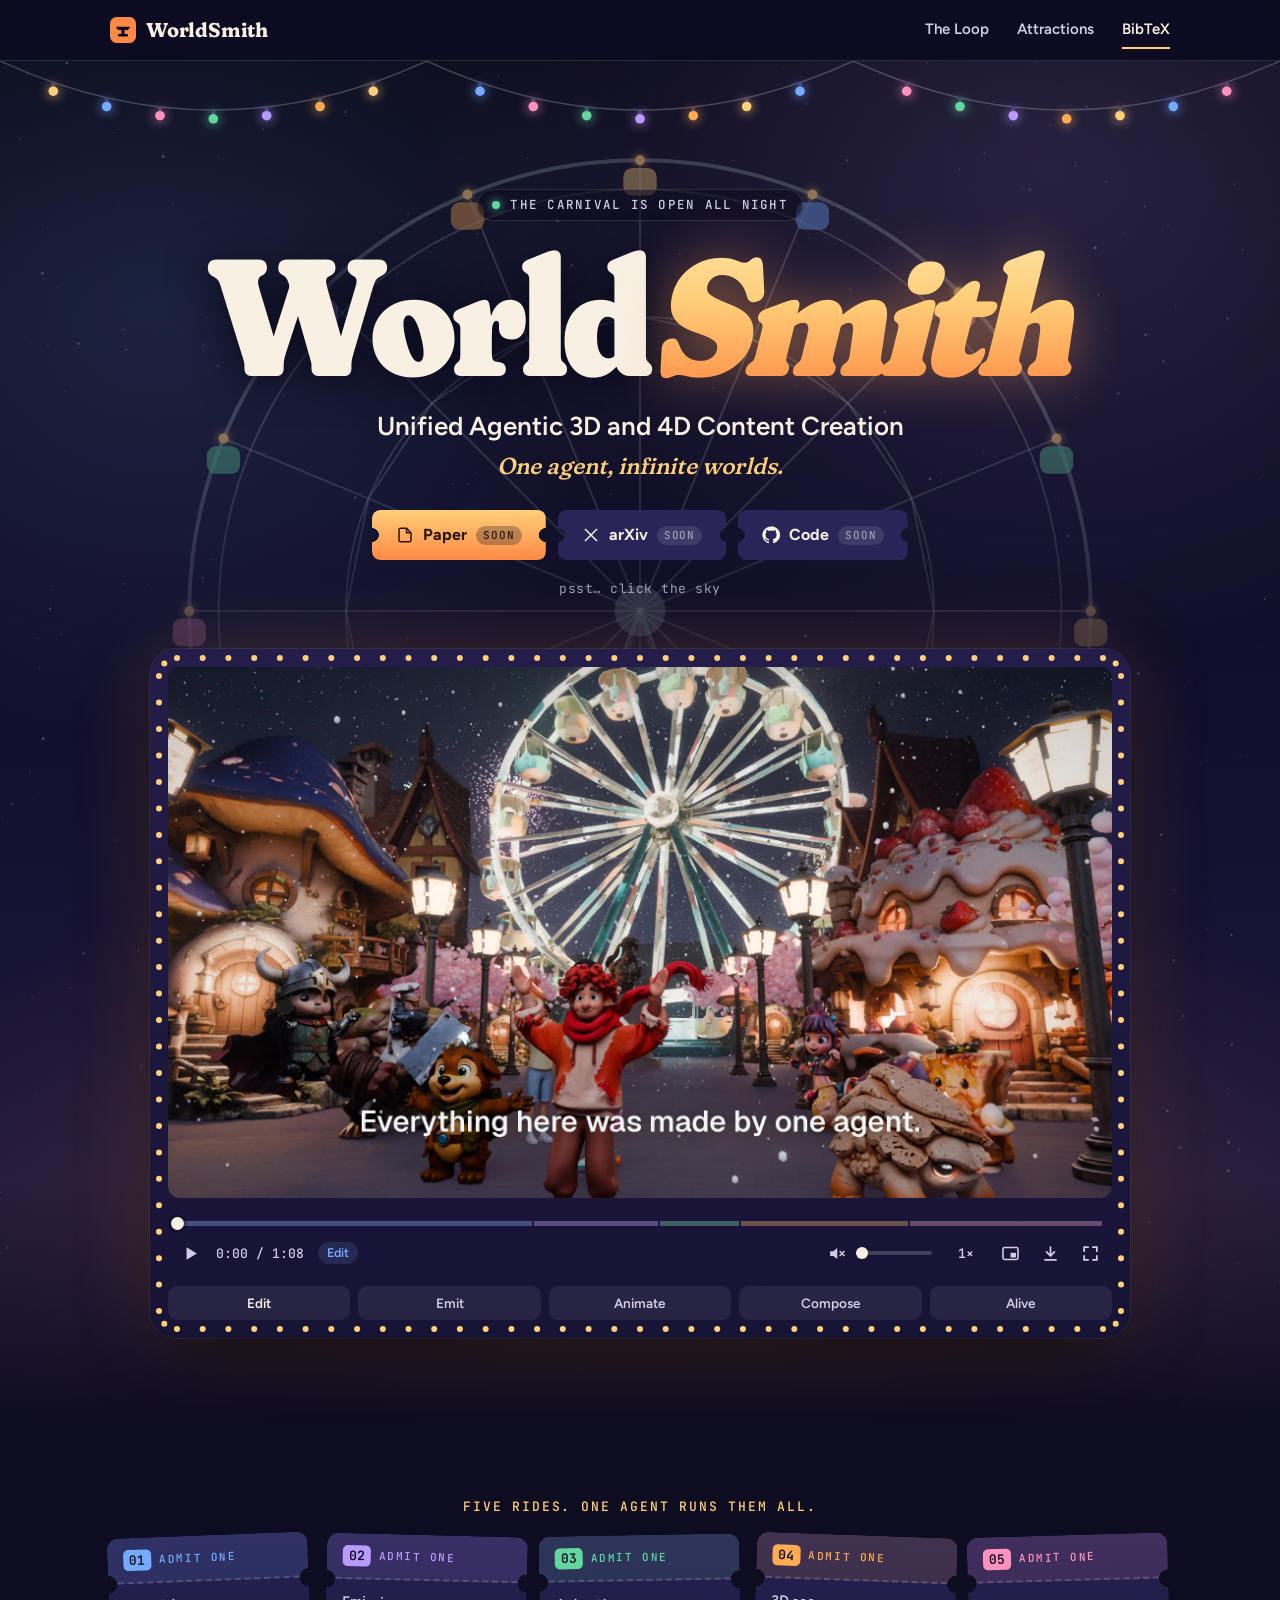
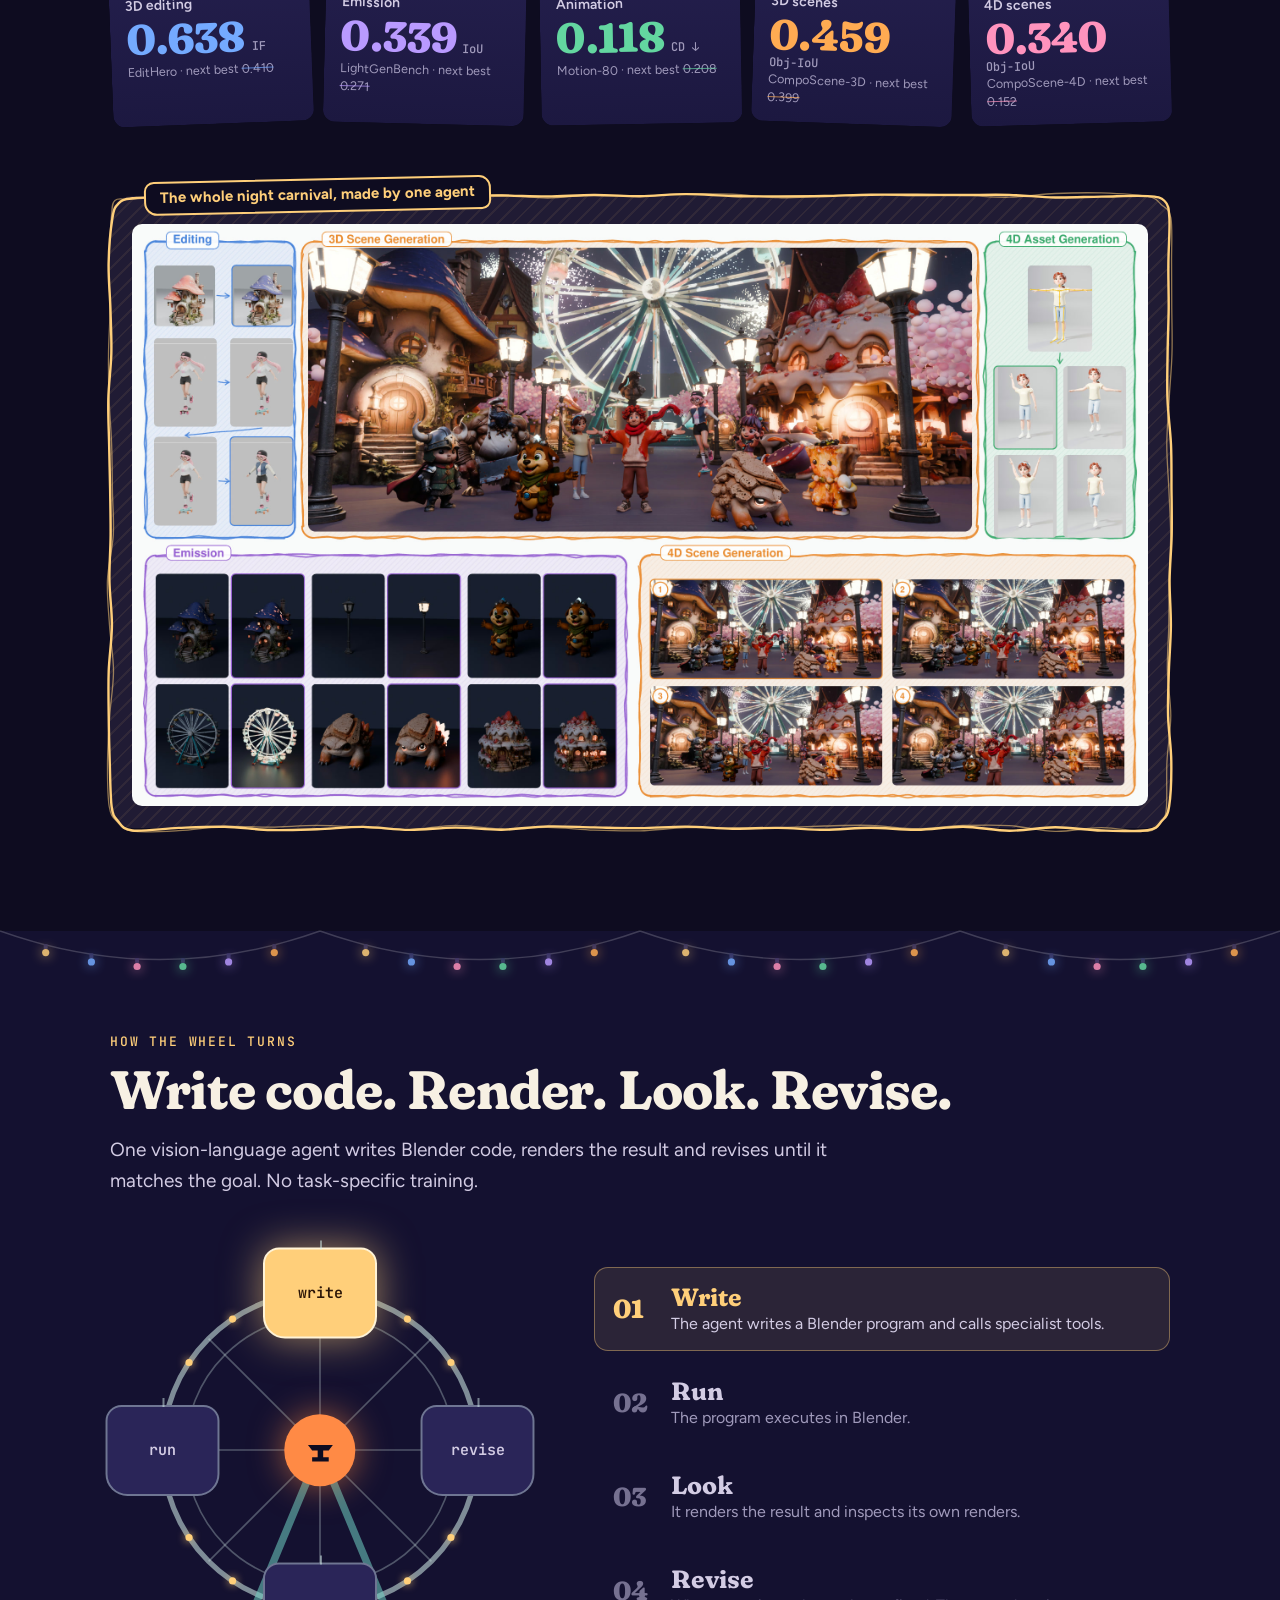
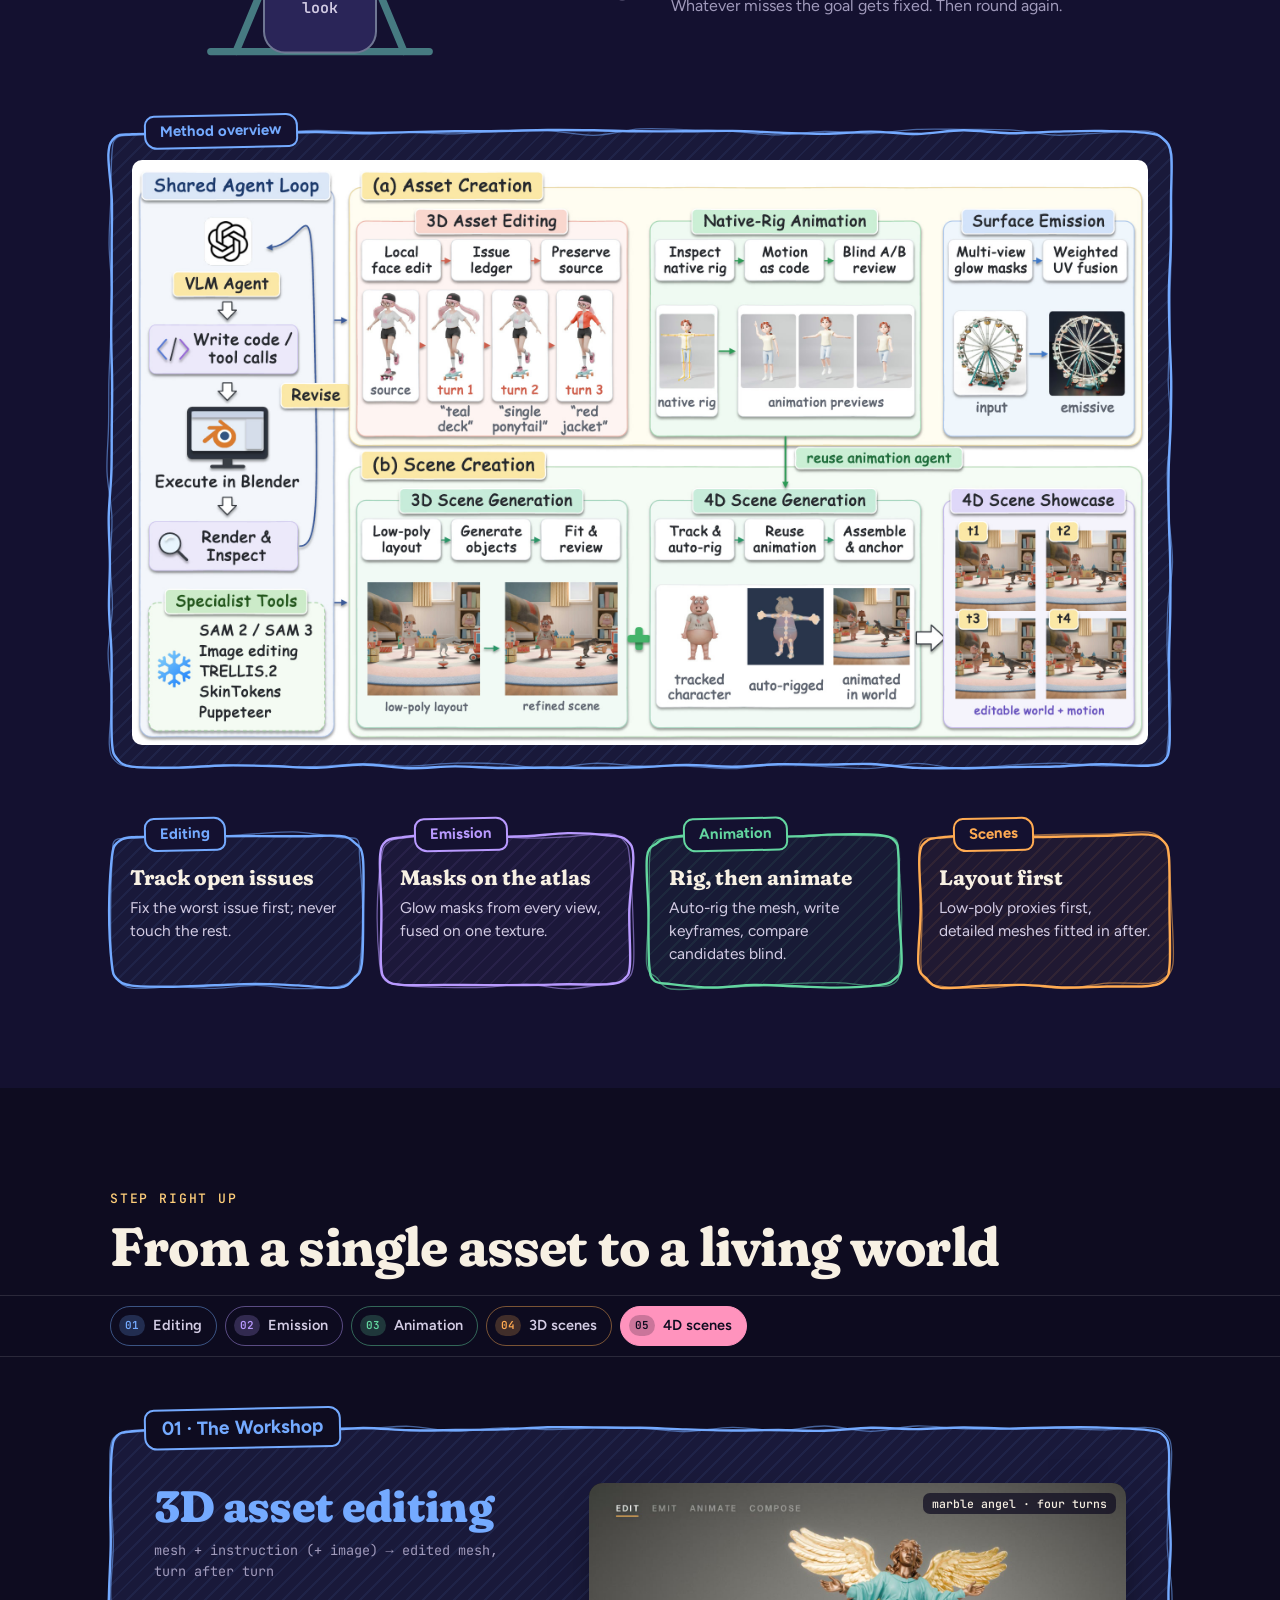
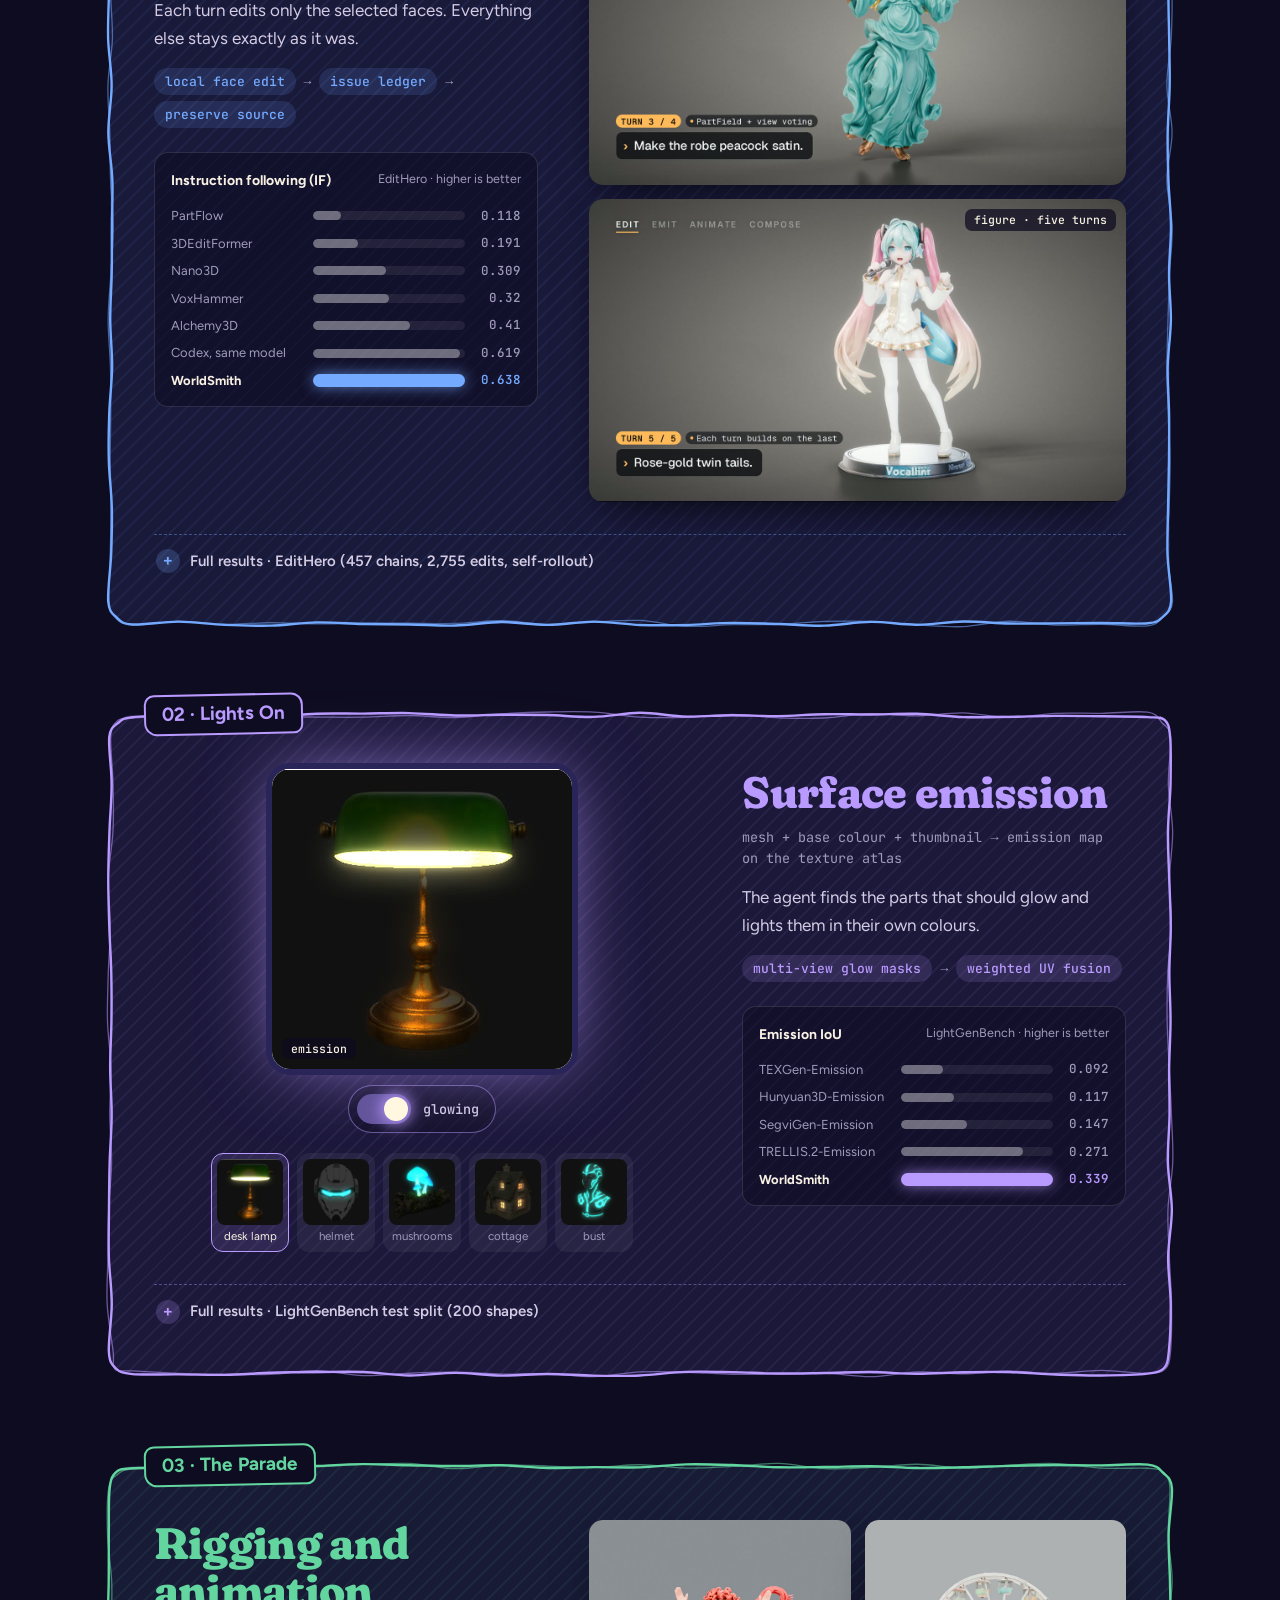
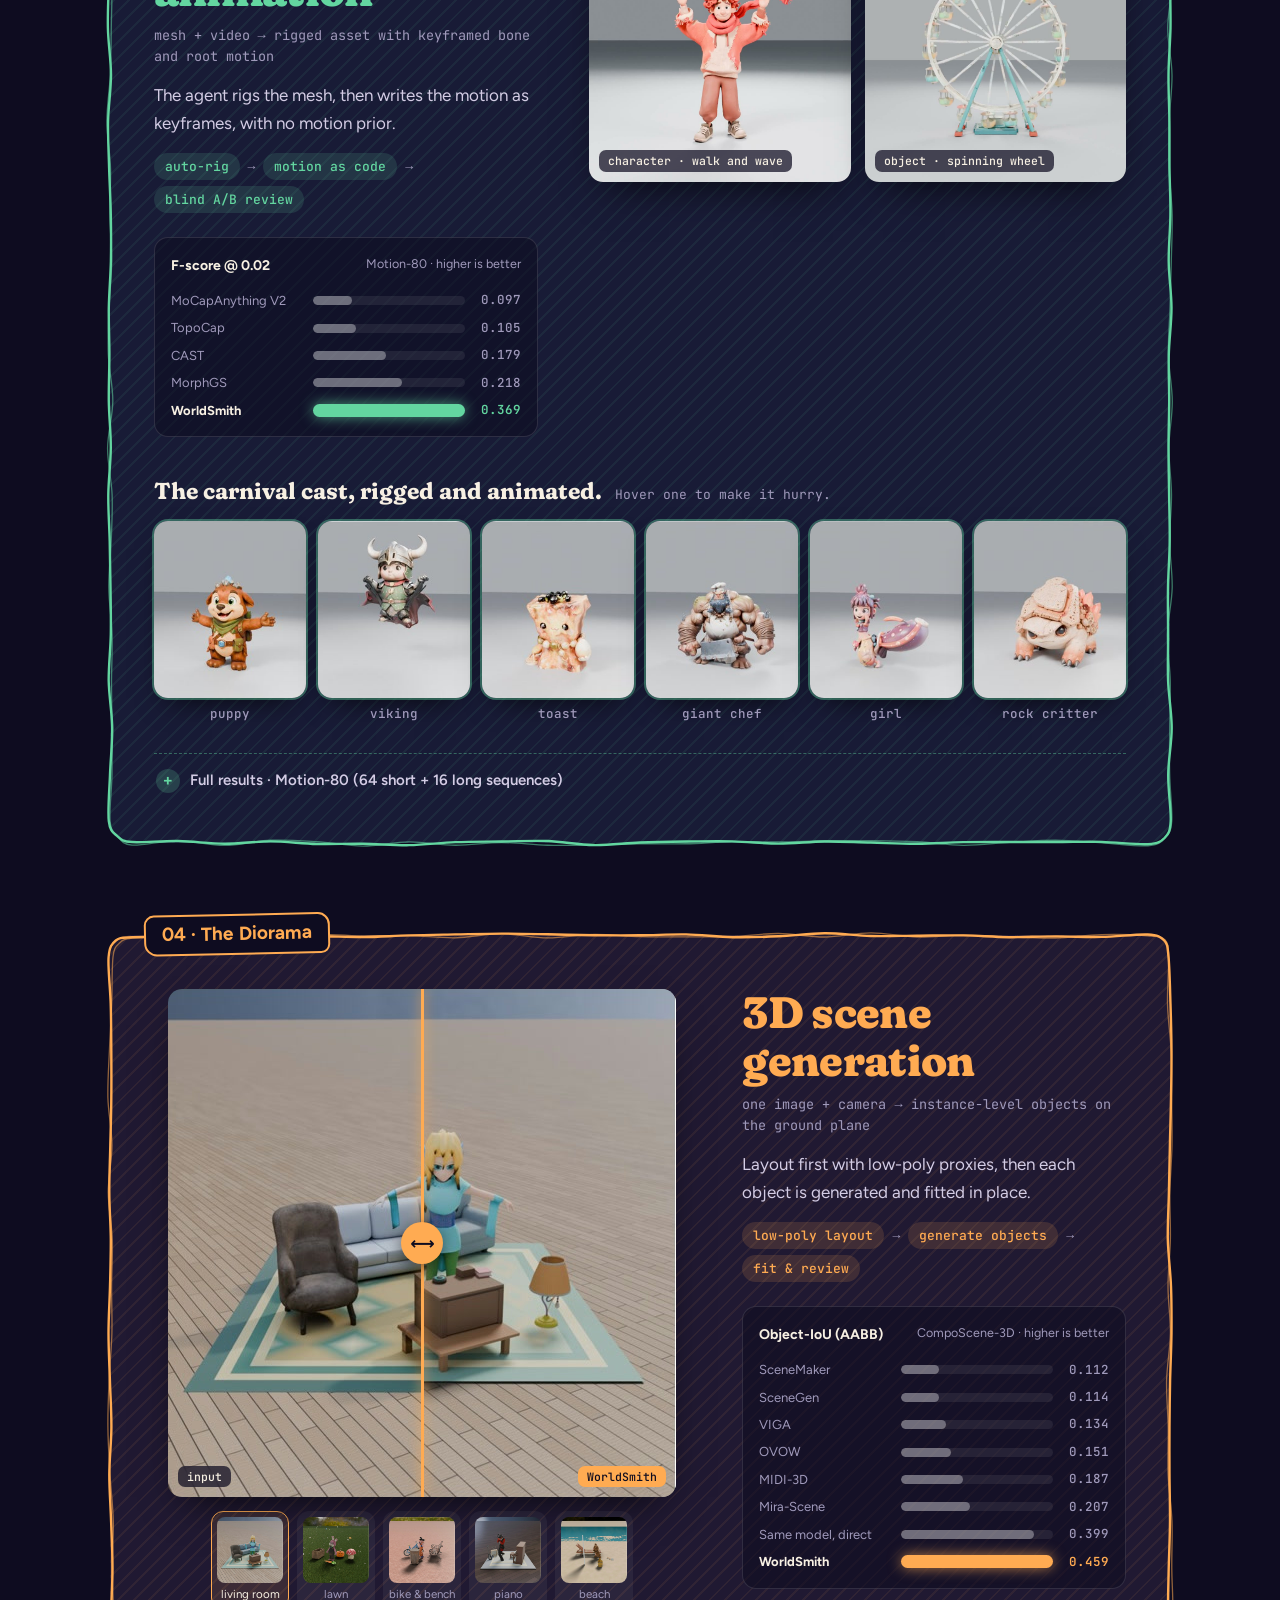
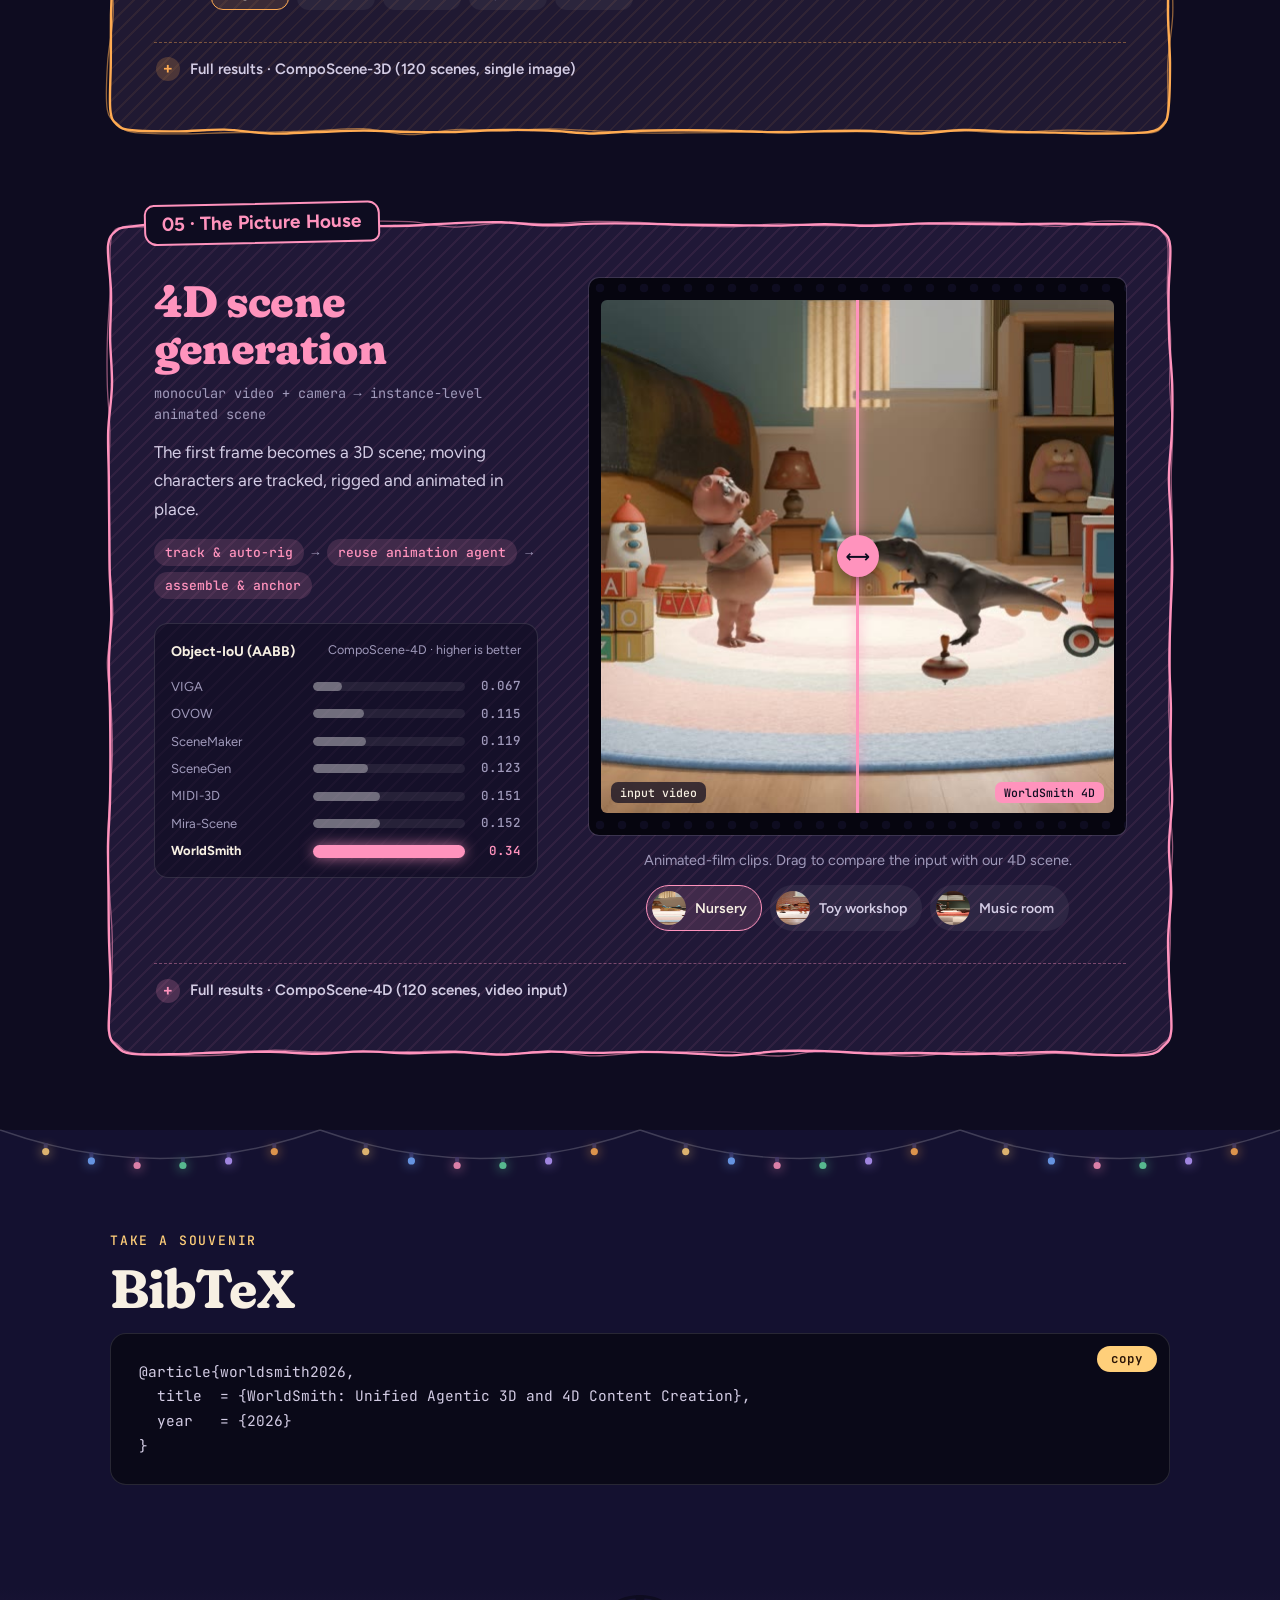
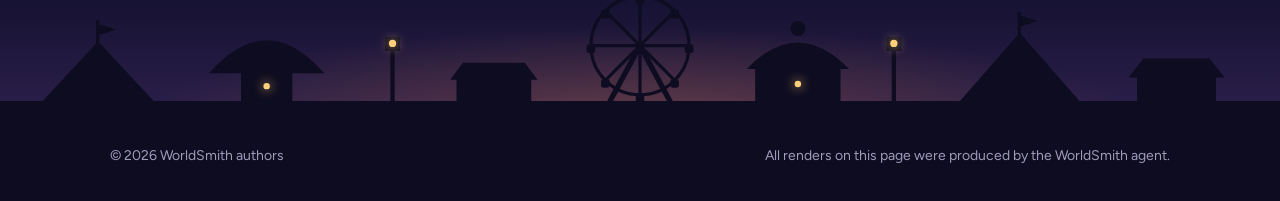
==== commit b16e366f: "Point search engines and the repo page at the project page Canonical URL and absolute og tags in ind" ====
--- a/index.html
+++ b/index.html
@@ -7,7 +7,10 @@
 <meta name="description" content="WorldSmith: one vision-language agent that writes Blender programs, calls specialist tools and checks its own renders to edit assets, write emission, rig and animate assets, and build 3D and 4D scenes.">
 <meta property="og:title" content="WorldSmith: Unified Agentic 3D and 4D Content Creation">
 <meta property="og:description" content="One agent, infinite worlds. Edit, emit, animate and compose 3D/4D content through executable Blender programs and visual feedback.">
-<meta property="og:image" content="assets/video/reel.jpg">
+<meta property="og:image" content="https://gkgo14.github.io/worldsmith/assets/video/reel.jpg">
+<meta property="og:url" content="https://gkgo14.github.io/worldsmith/">
+<meta property="og:type" content="website">
+<link rel="canonical" href="https://gkgo14.github.io/worldsmith/">
 <meta name="theme-color" content="#0e0c20">
 <link rel="preload" href="assets/fonts/fraunces.woff2" as="font" type="font/woff2" crossorigin>
 <link rel="preload" href="assets/fonts/figtree.woff2" as="font" type="font/woff2" crossorigin>
